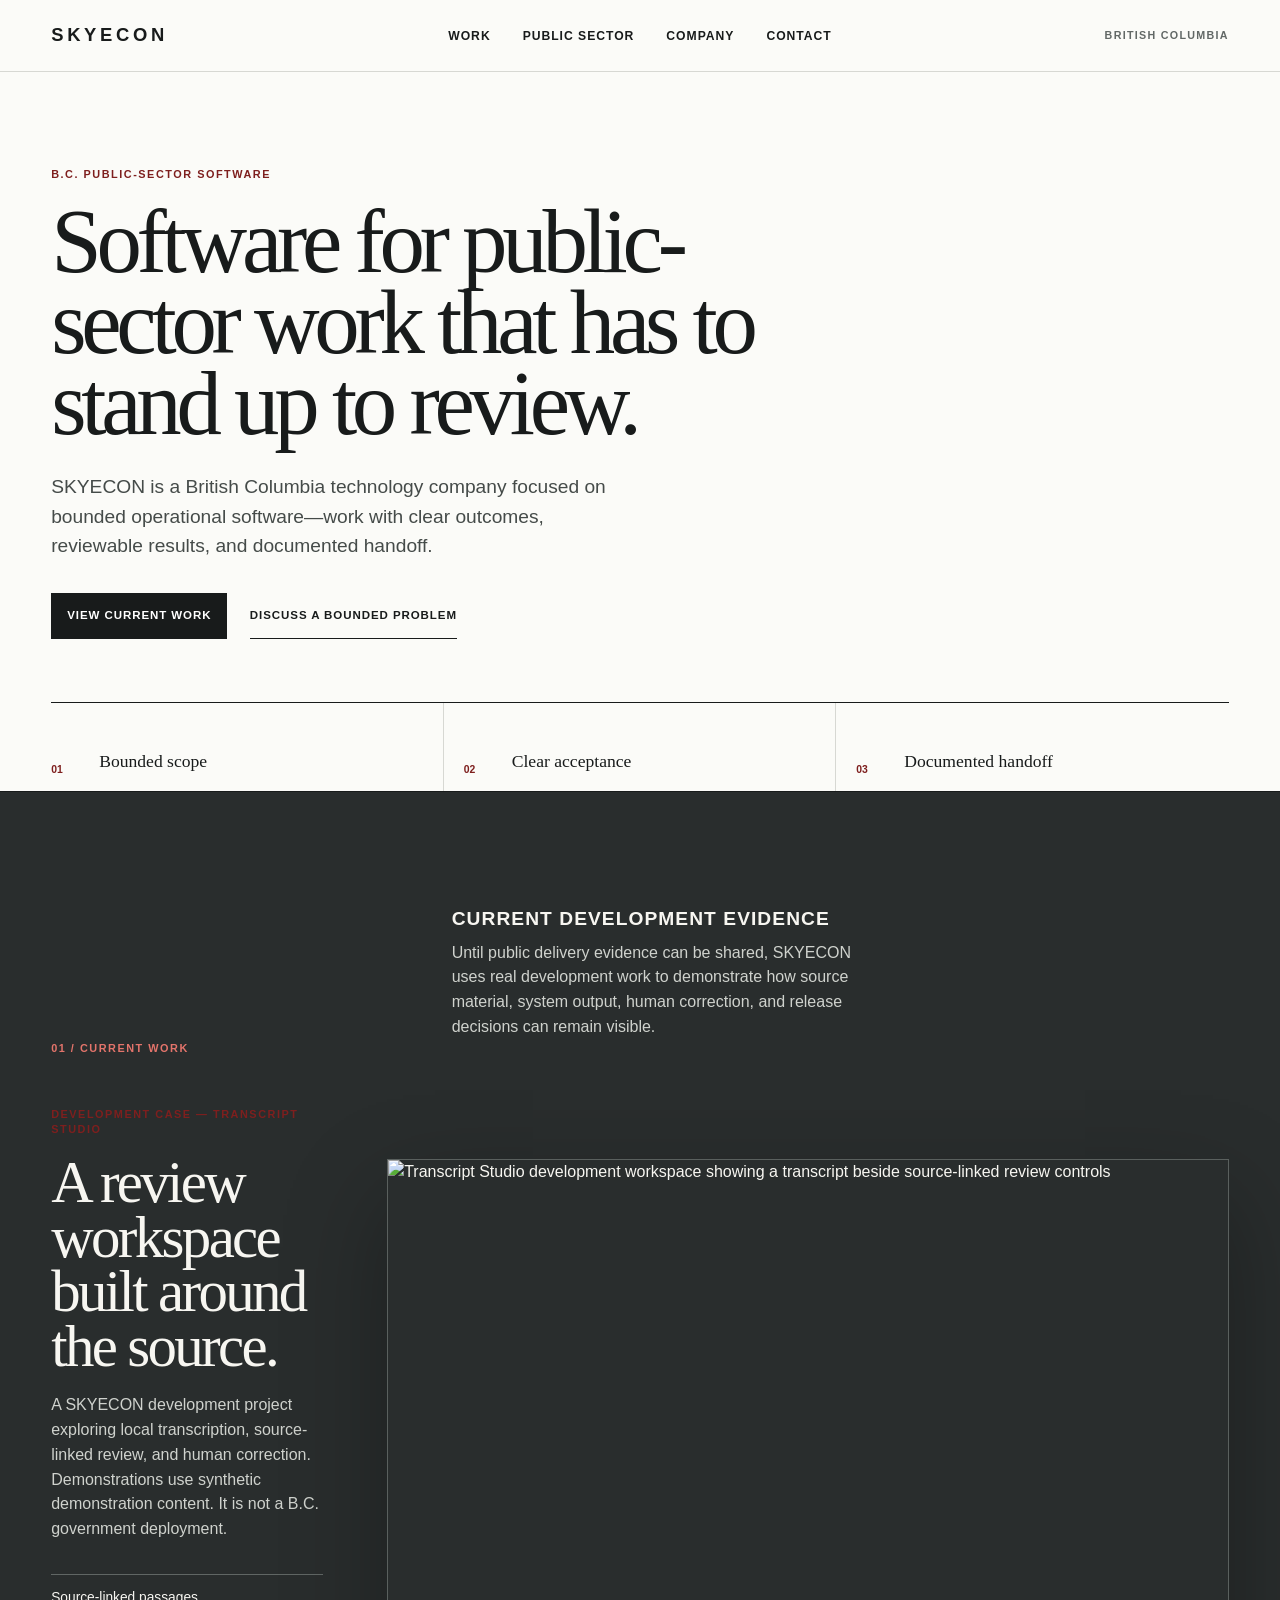
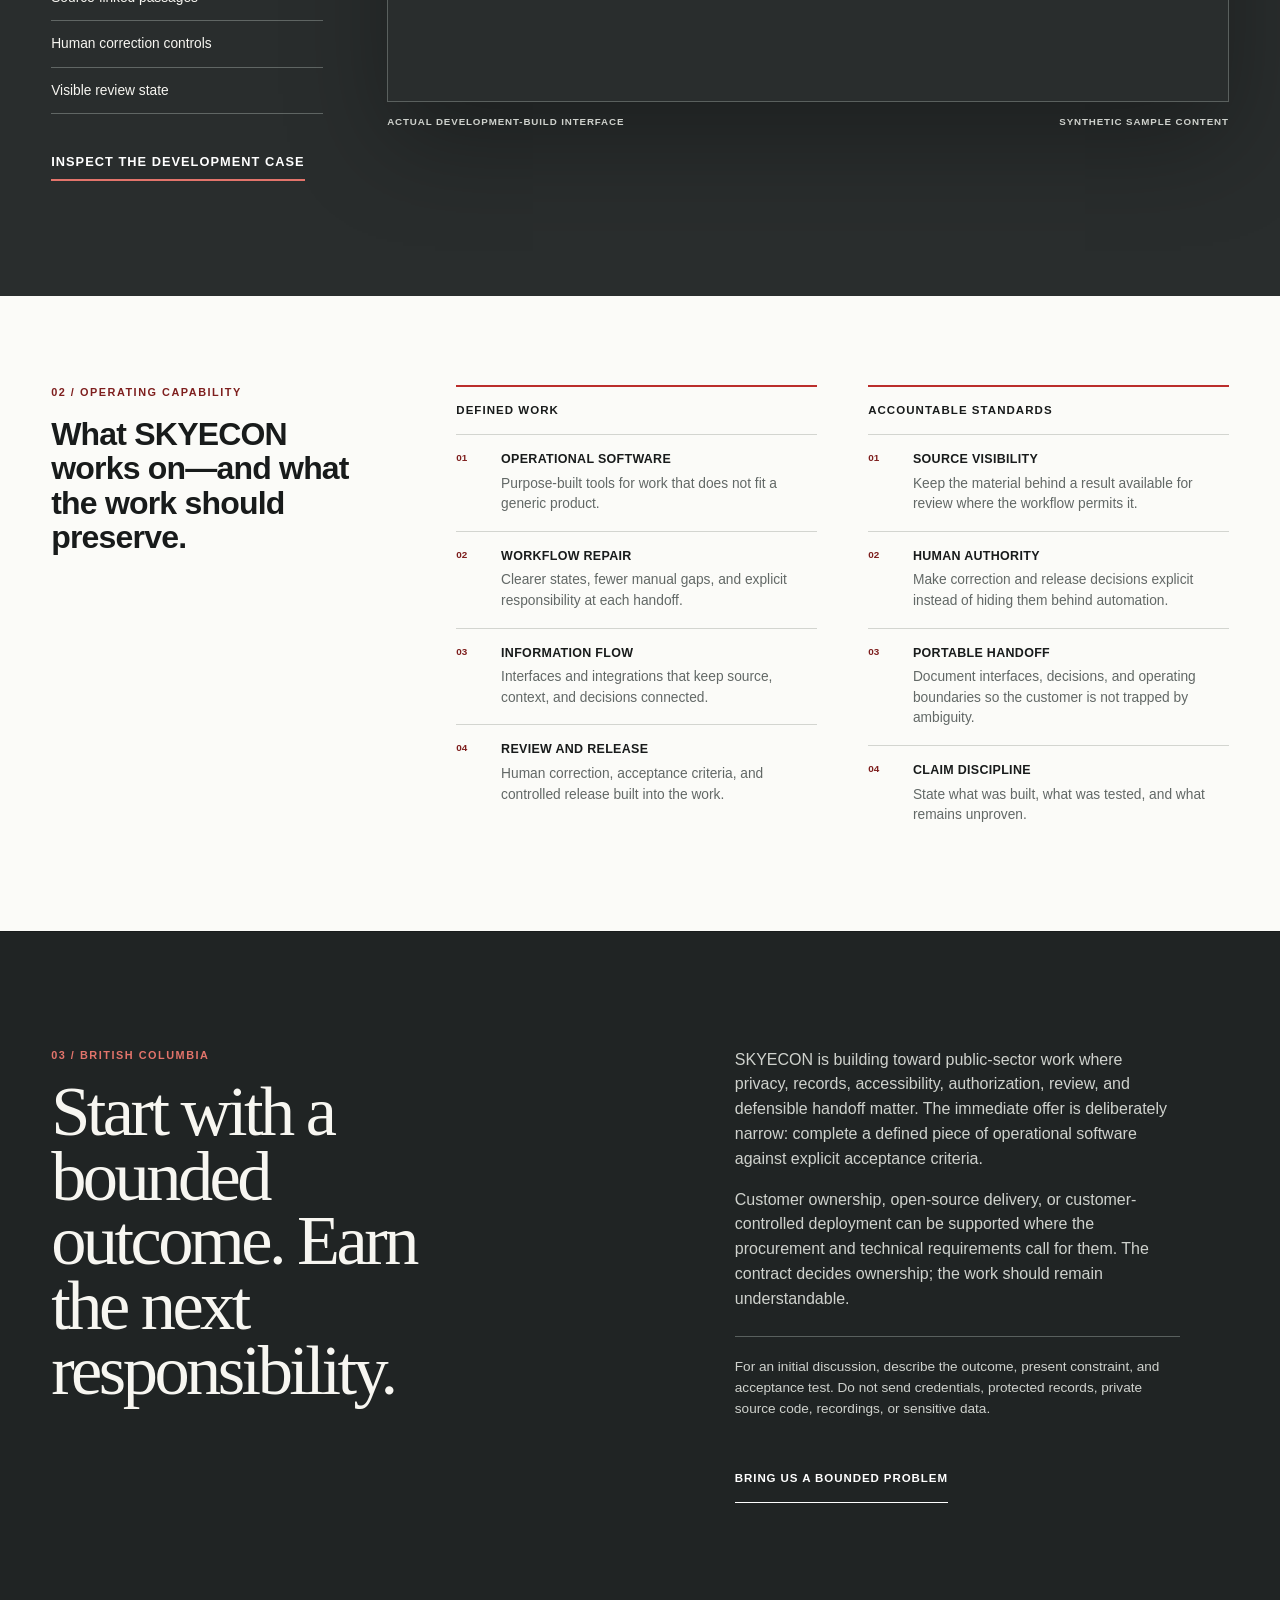
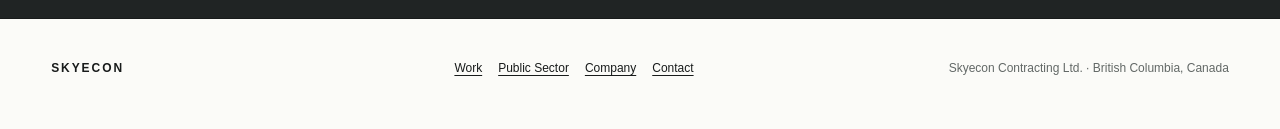
==== index.html @ 2750d379 "Publish accepted technology-only review" ====
<!doctype html>
<html lang="en-CA">
<head>
  <meta charset="utf-8">
  <meta name="viewport" content="width=device-width, initial-scale=1">
  <title>SKYECON | B.C. Public-Sector Software</title>
  <meta name="description" content="SKYECON builds bounded operational software for public-sector work with clear outcomes, reviewable results, and documented handoff.">
  <link rel="canonical" href="https://skyecon.ca/">
  <meta property="og:type" content="website">
  <meta property="og:site_name" content="SKYECON">
  <meta property="og:title" content="SKYECON | B.C. Public-Sector Software">
  <meta property="og:description" content="Software for public-sector work that has to stand up to review.">
  <meta property="og:url" content="https://skyecon.ca/">
  <link rel="icon" href="data:,">
  <link rel="stylesheet" href="redesign.css?v=20261009-technology">
  <script type="application/ld+json">
  {
    "@context": "https://schema.org",
    "@graph": [
      {
        "@type": "Organization",
        "@id": "https://skyecon.ca/#organization",
        "name": "Skyecon Contracting Ltd.",
        "alternateName": "SKYECON",
        "url": "https://skyecon.ca/",
        "areaServed": {"@type": "AdministrativeArea", "name": "British Columbia"},
        "description": "A British Columbia technology company focused on bounded operational software for public-sector work."
      },
      {
        "@type": "WebSite",
        "@id": "https://skyecon.ca/#website",
        "name": "SKYECON",
        "url": "https://skyecon.ca/",
        "publisher": {"@id": "https://skyecon.ca/#organization"}
      }
    ]
  }
  </script>
  <script src="script.js" defer></script>
</head>
<body class="page-tech-home">
  <a class="skip-link" href="#main-content">Skip to main content</a>

  <header class="masthead tech-masthead">
    <a class="wordmark" href="/" aria-label="SKYECON home">SKYECON</a>
    <button class="menu-toggle" type="button" data-mobile-menu-toggle aria-expanded="false" aria-label="Open menu">Menu</button>
    <nav class="primary-nav" aria-label="Primary navigation">
      <a href="#work">Work</a>
      <a href="#public-sector">Public Sector</a>
      <a href="/about/">Company</a>
      <a href="/contact/">Contact</a>
    </nav>
    <span class="tech-location">British Columbia</span>
  </header>

  <main id="main-content">
    <section class="tech-opening" aria-labelledby="opening-title">
      <div class="tech-opening-copy">
        <p class="tech-eyebrow">B.C. public-sector software</p>
        <h1 id="opening-title">Software for public-sector work that has to stand up to review.</h1>
        <p class="tech-opening-deck">SKYECON is a British Columbia technology company focused on bounded operational software—work with clear outcomes, reviewable results, and documented handoff.</p>
        <div class="tech-actions">
          <a class="tech-action-primary" href="#work">View current work</a>
          <a class="tech-action-secondary" href="/contact/">Discuss a bounded problem</a>
        </div>
      </div>
      <dl class="tech-opening-rail" aria-label="Operating focus">
        <div><dt>01</dt><dd>Bounded scope</dd></div>
        <div><dt>02</dt><dd>Clear acceptance</dd></div>
        <div><dt>03</dt><dd>Documented handoff</dd></div>
      </dl>
    </section>

    <section class="tech-work" id="work" aria-labelledby="work-title">
      <header class="tech-section-heading">
        <p class="tech-index">01 / Current work</p>
        <div>
          <h2 id="work-title">Current development evidence</h2>
          <p>Until public delivery evidence can be shared, SKYECON uses real development work to demonstrate how source material, system output, human correction, and release decisions can remain visible.</p>
        </div>
      </header>

      <article class="development-case">
        <div class="development-case-copy">
          <p class="tech-label">Development case — Transcript Studio</p>
          <h3>A review workspace built around the source.</h3>
          <p>A SKYECON development project exploring local transcription, source-linked review, and human correction. Demonstrations use synthetic demonstration content. It is not a B.C. government deployment.</p>
          <ul>
            <li>Source-linked passages</li>
            <li>Human correction controls</li>
            <li>Visible review state</li>
          </ul>
          <a class="text-action" href="/transcript-studio/">Inspect the development case</a>
        </div>
        <figure class="development-case-figure">
          <img src="images/evidence/transcript-studio-development-workspace.webp" width="1600" height="1000" loading="lazy" alt="Transcript Studio development workspace showing a transcript beside source-linked review controls">
          <figcaption><span>Actual development-build interface</span><span>Synthetic sample content</span></figcaption>
        </figure>
      </article>
    </section>

    <section class="tech-operating-model" aria-labelledby="operating-model-title">
      <header>
        <p class="tech-index">02 / Operating capability</p>
        <h2 id="operating-model-title">What SKYECON works on—and what the work should preserve.</h2>
      </header>
      <div class="operating-registers">
        <div class="operating-register">
          <h3>Defined work</h3>
          <article><span>01</span><div><h4>Operational software</h4><p>Purpose-built tools for work that does not fit a generic product.</p></div></article>
          <article><span>02</span><div><h4>Workflow repair</h4><p>Clearer states, fewer manual gaps, and explicit responsibility at each handoff.</p></div></article>
          <article><span>03</span><div><h4>Information flow</h4><p>Interfaces and integrations that keep source, context, and decisions connected.</p></div></article>
          <article><span>04</span><div><h4>Review and release</h4><p>Human correction, acceptance criteria, and controlled release built into the work.</p></div></article>
        </div>
        <div class="operating-register">
          <h3>Accountable standards</h3>
          <article><span>01</span><div><h4>Source visibility</h4><p>Keep the material behind a result available for review where the workflow permits it.</p></div></article>
          <article><span>02</span><div><h4>Human authority</h4><p>Make correction and release decisions explicit instead of hiding them behind automation.</p></div></article>
          <article><span>03</span><div><h4>Portable handoff</h4><p>Document interfaces, decisions, and operating boundaries so the customer is not trapped by ambiguity.</p></div></article>
          <article><span>04</span><div><h4>Claim discipline</h4><p>State what was built, what was tested, and what remains unproven.</p></div></article>
        </div>
      </div>
    </section>

    <section class="tech-public-sector" id="public-sector" aria-labelledby="public-sector-title">
      <div>
        <p class="tech-index">03 / British Columbia</p>
        <h2 id="public-sector-title">Start with a bounded outcome. Earn the next responsibility.</h2>
      </div>
      <div class="public-sector-copy">
        <p>SKYECON is building toward public-sector work where privacy, records, accessibility, authorization, review, and defensible handoff matter. The immediate offer is deliberately narrow: complete a defined piece of operational software against explicit acceptance criteria.</p>
        <p>Customer ownership, open-source delivery, or customer-controlled deployment can be supported where the procurement and technical requirements call for them. The contract decides ownership; the work should remain understandable.</p>
        <p class="public-sector-guidance">For an initial discussion, describe the outcome, present constraint, and acceptance test. Do not send credentials, protected records, private source code, recordings, or sensitive data.</p>
        <a class="tech-action-light" href="/contact/">Bring us a bounded problem</a>
      </div>
    </section>
  </main>

  <footer class="site-footer tech-footer">
    <strong>SKYECON</strong>
    <nav aria-label="Footer navigation">
      <a href="#work">Work</a>
      <a href="#public-sector">Public Sector</a>
      <a href="/about/">Company</a>
      <a href="/contact/">Contact</a>
    </nav>
    <p class="prototype-note">Skyecon Contracting Ltd. · British Columbia, Canada</p>
  </footer>
</body>
</html>
---- redesign.css ----
/* SKYECON — The Standard Beneath the Surface
   Local type only. No remote dependencies. */
:root {
  --paper: #ecebe4;
  --paper-light: #f7f6f1;
  --ink: #181b1b;
  --graphite: #292d2d;
  --steel: #626866;
  --mist: #cfd2cd;
  --rule: #aeb2ad;
  --timber: #8a6546;
  --bc-red: #bb2e2c;
  --bc-red-dark: #7e1f1e;
  --accent-light: #e3746b;
  --warm-light: #f7eee9;
  --display: Baskerville, "Iowan Old Style", "Palatino Linotype", Georgia, serif;
  --humanist: "Trebuchet MS", "Gill Sans", Calibri, sans-serif;
  --condensed: "Arial Narrow", "Aptos Narrow", "Helvetica Neue", Arial, sans-serif;
  --page: min(1440px, 100%);
  --gutter: clamp(1rem, 4vw, 4.5rem);
  --section: clamp(4.5rem, 10vw, 10rem);
}

* { box-sizing: border-box; }
html { background: var(--paper); color-scheme: light; }
body { margin: 0; background: var(--paper); color: var(--ink); font-family: var(--humanist); line-height: 1.55; }
img { display: block; max-width: 100%; }
a { color: inherit; text-decoration-thickness: 1px; text-underline-offset: .22em; }
p, h1, h2, h3, figure, ol, ul, dl, dd { margin-top: 0; }
button, input, select, textarea { font: inherit; }

.skip-link { position: fixed; top: .75rem; left: .75rem; z-index: 100; padding: .8rem 1rem; background: var(--paper-light); border: 2px solid var(--bc-red); color: var(--ink); transform: translateY(-180%); }
.skip-link:focus { transform: translateY(0); }
:focus-visible { outline: 3px solid var(--bc-red); outline-offset: 4px; }

.masthead { width: var(--page); min-height: 76px; margin-inline: auto; padding: 0 var(--gutter); display: grid; grid-template-columns: minmax(9rem, 1fr) auto minmax(12rem, 1fr); align-items: center; border-bottom: 1px solid var(--ink); background: var(--paper-light); }
.wordmark { width: max-content; min-height: 44px; display: inline-flex; align-items: center; font-family: var(--condensed); font-size: 1.15rem; font-weight: 900; letter-spacing: .2em; text-decoration: none; }
.menu-toggle { display: none; min-height: 44px; padding: .6rem .2rem; border: 0; border-bottom: 2px solid var(--bc-red); background: transparent; color: var(--ink); font-family: var(--condensed); font-size: .72rem; font-weight: 800; letter-spacing: .12em; text-transform: uppercase; cursor: pointer; }
.primary-nav { display: flex; justify-content: center; gap: clamp(1rem, 3vw, 2.6rem); }
.primary-nav a { min-height: 46px; padding: 1.6rem 0 1.3rem; border-bottom: 3px solid transparent; font-family: var(--condensed); font-size: .76rem; font-weight: 700; letter-spacing: .08em; text-decoration: none; text-transform: uppercase; }
.primary-nav a span { margin-inline: .18em; }
.primary-nav a:hover, .primary-nav a[aria-current="page"] { border-bottom-color: var(--bc-red); }
.quote-link, .inquiry-link { justify-self: end; min-height: 44px; display: inline-flex; align-items: center; padding: .7rem 1rem; background: var(--ink); color: var(--paper-light); font-family: var(--condensed); font-size: .76rem; font-weight: 800; letter-spacing: .06em; text-decoration: none; text-transform: uppercase; }
.inquiry-link { background: var(--bc-red-dark); }

.gateway { position: relative; width: var(--page); min-height: min(900px, calc(100svh - 76px)); margin-inline: auto; overflow: hidden; border-bottom: 1px solid var(--ink); background: #aeb5b4; isolation: isolate; }
.gateway-art { position: absolute; inset: 0; margin: 0; }
.gateway-art picture, .gateway-art img { width: 100%; height: 100%; }
.gateway-art img { object-fit: cover; object-position: center; }
.gateway-art::after { content: ""; position: absolute; inset: 0; background: linear-gradient(90deg, rgba(236,235,228,.97) 0 27%, rgba(236,235,228,.68) 40%, transparent 64%), linear-gradient(0deg, rgba(24,27,27,.74) 0 28%, transparent 56%); pointer-events: none; }
.gateway-art figcaption { position: absolute; right: var(--gutter); top: 1.25rem; z-index: 1; padding: .35rem .5rem; background: rgba(247,246,241,.92); color: var(--graphite); font-family: var(--condensed); font-size: .65rem; letter-spacing: .08em; text-transform: uppercase; }
.gateway-copy { position: relative; z-index: 2; width: min(47rem, 58%); padding: clamp(4rem, 8vw, 8rem) var(--gutter) 23rem; }
.locator, .kicker { color: var(--bc-red-dark); font-family: var(--condensed); font-size: .72rem; font-weight: 800; letter-spacing: .16em; text-transform: uppercase; }
.gateway-copy h1 { max-width: 8ch; margin-bottom: .5rem; font-family: var(--display); font-size: clamp(4.2rem, 10vw, 9rem); font-weight: 400; letter-spacing: -.06em; line-height: .82; }
.gateway-deck { max-width: 25ch; margin-bottom: 1.5rem; font-family: var(--display); font-size: clamp(1.35rem, 2vw, 2rem); line-height: 1.15; }
.text-action { display: inline-block; padding: .4rem 0; border-bottom: 2px solid var(--bc-red); font-family: var(--condensed); font-size: .8rem; font-weight: 800; letter-spacing: .08em; text-decoration: none; text-transform: uppercase; }

.division-datum { position: absolute; left: 0; right: 0; bottom: 0; z-index: 3; display: grid; grid-template-columns: 1.18fr .82fr; border-top: 2px solid var(--bc-red); background: var(--graphite); color: var(--paper-light); }
.division-datum::before { content: "+"; position: absolute; left: calc(59% - .75rem); top: -.86rem; width: 1.4rem; height: 1.4rem; display: grid; place-items: center; border: 1px solid var(--bc-red); border-radius: 50%; background: var(--bc-red); color: white; font: 700 1rem/1 var(--condensed); }
.division-route { min-height: 270px; padding: 2rem var(--gutter); display: grid; grid-template-columns: 1fr auto; grid-template-rows: auto 1fr auto; column-gap: 1rem; border-right: 1px solid #707675; text-decoration: none; transition: background-color .18s ease, color .18s ease; }
.division-route:last-child { border-right: 0; }
.division-route:hover, .division-route:focus-visible { background: var(--paper-light); color: var(--ink); }
.route-index { grid-column: 1 / -1; font-family: var(--condensed); font-size: .67rem; font-weight: 700; letter-spacing: .14em; text-transform: uppercase; }
.division-route strong { align-self: center; font-family: var(--display); font-size: clamp(1.7rem, 3vw, 3.35rem); font-weight: 400; line-height: .98; }
.route-copy { max-width: 23ch; align-self: end; color: #c9cdca; font-size: .82rem; }
.division-route:hover .route-copy, .division-route:focus-visible .route-copy { color: var(--steel); }
.route-arrow { grid-column: 2; grid-row: 3; align-self: end; font-family: var(--condensed); font-size: .7rem; font-weight: 800; letter-spacing: .08em; text-transform: uppercase; }

/* Corporate root: the company statement is the visual. Real work appears inside each division. */
.corporate-gateway { display: grid; grid-template-columns: minmax(0, 1.45fr) minmax(25rem, 1fr); min-height: calc(100svh - 76px); background: var(--paper-light); }
.corporate-gateway .gateway-copy { grid-column: 1 / 2; width: 100%; min-width: 0; max-width: none; justify-self: stretch; display: flex; flex-direction: column; justify-content: center; padding: clamp(4.5rem, 9vw, 9rem) var(--gutter); }
.corporate-gateway .gateway-copy::after { display: none; }
.corporate-gateway .gateway-copy h1 { max-width: 690px; font-size: clamp(4.75rem, 7.1vw, 6.75rem); line-height: .88; letter-spacing: -.035em; }
.corporate-gateway .gateway-deck { max-width: 36ch; margin: 1.5rem 0 0; font-family: var(--humanist); font-size: 1.1875rem; line-height: 1.55; }
.corporate-gateway .division-datum { grid-column: 2 / 3; position: static; display: grid; grid-template-columns: 1fr; border-top: 0; border-left: 2px solid var(--bc-red); background: var(--paper); color: var(--ink); }
.corporate-gateway .division-datum::before { display: none; }
.corporate-gateway .division-route { min-height: 0; padding: clamp(2rem, 4vw, 4rem); grid-template-rows: auto 1fr auto; border-right: 0; border-bottom: 1px solid var(--ink); }
.corporate-gateway .division-route:last-child { border-bottom: 0; }
.corporate-gateway .division-route:hover, .corporate-gateway .division-route:focus-visible { background: var(--graphite); color: var(--paper-light); }
.corporate-gateway .division-route strong { font-size: clamp(2.1rem, 3.5vw, 3.8rem); }
.corporate-gateway .route-copy { color: var(--steel); }
.corporate-gateway .division-route:hover .route-copy, .corporate-gateway .division-route:focus-visible .route-copy { color: var(--mist); }

.standard-section, .founder-continuity, .flooring-continuity, .software-evidence, .closing-line, .service-index, .project-proof, .route-directory, .qualification-section, .boundaries-section { width: var(--page); margin-inline: auto; padding: var(--section) var(--gutter); }
.standard-section { display: grid; grid-template-columns: minmax(0, .8fr) minmax(0, 1.2fr); gap: clamp(3rem, 6.7vw, 6rem); padding-block: clamp(6rem, 7.7vw, 6.875rem); border-bottom: 1px solid var(--rule); }
.section-marker { padding-top: .4rem; font-family: var(--condensed); color: var(--steel); writing-mode: vertical-rl; letter-spacing: .2em; }
.standard-intro h2, .continuity-copy h2, .software-heading h2, .closing-line h2, .service-index h2, .inspection-band h2, .project-proof h2, .route-directory h2, .capability-ledger h2, .qualification-section h2, .boundaries-section h2 { font-family: var(--display); font-size: clamp(2.4rem, 5vw, 5.25rem); font-weight: 400; letter-spacing: -.045em; line-height: .96; }
.standard-intro h2 { max-width: 10ch; font-size: clamp(3rem, 4vw, 4rem); }
.method-line { margin: 0; padding: 0; list-style: none; border-top: 1px solid var(--ink); }
.method-line li { min-height: 70px; display: grid; grid-template-columns: 7rem 1fr; align-items: center; border-bottom: 1px solid var(--rule); }
.method-line b { font-family: var(--condensed); font-size: .75rem; letter-spacing: .1em; text-transform: uppercase; }
.method-line span { color: var(--steel); }

.root-evidence { width: var(--page); margin-inline: auto; padding: clamp(5rem, 6vw, 6rem) var(--gutter); border-bottom: 1px solid var(--ink); background: var(--graphite); color: var(--paper-light); }
.root-evidence > header { display: grid; grid-template-columns: .8fr 1.2fr; gap: clamp(3rem, 6.7vw, 6rem); align-items: end; margin-bottom: 2rem; }
.root-evidence .kicker { color: var(--accent-light); }
.root-evidence h2 { max-width: 10ch; margin: 0; font-family: var(--display); font-size: clamp(3.2rem, 5vw, 5rem); font-weight: 400; letter-spacing: -.045em; line-height: .94; }
.evidence-pair { display: grid; grid-template-columns: 1fr 1fr; border-top: 1px solid #656b69; }
.evidence-card { min-width: 0; padding: 1.5rem 1.5rem 0 0; display: grid; grid-template-columns: 1fr auto; gap: .8rem 1.5rem; color: var(--paper-light); text-decoration: none; }
.evidence-card + .evidence-card { padding-right: 0; padding-left: 1.5rem; border-left: 1px solid #656b69; }
.evidence-card .evidence-division { grid-column: 1 / -1; font-family: var(--condensed); font-size: .72rem; font-weight: 800; letter-spacing: .12em; text-transform: uppercase; }
.evidence-card img { grid-column: 1 / -1; width: 100%; height: clamp(240px, 24vw, 360px); object-fit: cover; object-position: center; border: 1px solid #565c5b; background: var(--paper-light); filter: saturate(.84); }
.evidence-card strong { margin-top: .4rem; font-family: var(--display); font-size: clamp(1.7rem, 2.8vw, 2.8rem); font-weight: 400; line-height: 1; }
.evidence-card p { grid-column: 1; max-width: 44ch; margin: 0 0 1.5rem; color: var(--mist); font-size: .9rem; }
.evidence-action { grid-column: 2; grid-row: 4 / 6; align-self: end; margin-bottom: 1.5rem; font-family: var(--condensed); font-size: .7rem; font-weight: 800; letter-spacing: .06em; text-transform: uppercase; }
.evidence-card:hover .evidence-action, .evidence-card:focus-visible .evidence-action { color: var(--accent-light); }

/* Root signature experience: the method becomes a controlled state
   sequence, then real evidence is allowed to break the global grid. */
.method-experience {
  --method-progress: 0;
  width: var(--page);
  margin-inline: auto;
  border-bottom: 1px solid var(--ink);
  background: var(--paper);
}
.method-pin {
  min-height: 760px;
  padding: clamp(5rem, 8vw, 8rem) var(--gutter);
  display: grid;
  grid-template-columns: minmax(18rem, .72fr) minmax(32rem, 1.28fr);
  gap: clamp(3rem, 8vw, 9rem);
  align-items: center;
}
.has-js .method-experience { height: 360svh; }
.has-js .method-pin { position: sticky; top: 0; min-height: 100svh; }
.method-intro { align-self: stretch; display: flex; flex-direction: column; justify-content: center; }
.method-intro h2 {
  max-width: 7ch;
  margin: .8rem 0 1.5rem;
  font-family: var(--display);
  font-size: clamp(4.5rem, 7vw, 7.5rem);
  font-weight: 400;
  letter-spacing: -.06em;
  line-height: .84;
}
.method-thesis { max-width: 24ch; font-family: var(--display); font-size: clamp(1.25rem, 2vw, 1.7rem); line-height: 1.25; }
.method-status {
  margin: auto 0 0;
  padding-top: 1rem;
  border-top: 2px solid var(--bc-red);
  color: var(--steel);
  font-family: var(--condensed);
  font-size: .7rem;
  letter-spacing: .12em;
  text-transform: uppercase;
}
.method-status strong { color: var(--ink); }
.method-system { position: relative; margin: 0; padding: 0 0 0 3rem; list-style: none; }
.method-system::before,
.method-system::after { content: ""; position: absolute; left: .55rem; top: 2rem; bottom: 2rem; width: 1px; background: var(--rule); }
.method-system::after {
  background: var(--bc-red);
  transform: scaleY(var(--method-progress));
  transform-origin: top;
  transition: transform .35s ease;
}
.method-system li {
  position: relative;
  min-height: clamp(5.5rem, 9.5vh, 7.25rem);
  display: grid;
  grid-template-columns: 4.5rem minmax(9rem, .7fr) 1fr;
  grid-template-rows: 1fr auto;
  gap: .25rem 1rem;
  align-items: center;
  border-top: 1px solid var(--rule);
  color: var(--steel);
  transition: color .3s ease, border-color .3s ease, transform .3s ease;
}
.method-system li:last-child { border-bottom: 1px solid var(--rule); }
.method-system li::before {
  content: "";
  position: absolute;
  left: -2.85rem;
  top: calc(50% - .38rem);
  z-index: 1;
  width: .75rem;
  height: .75rem;
  border: 1px solid var(--rule);
  border-radius: 50%;
  background: var(--paper);
  transition: background-color .3s ease, border-color .3s ease, transform .3s ease;
}
.method-system .method-number { font-family: var(--condensed); font-size: .7rem; letter-spacing: .1em; }
.method-system b { font-family: var(--display); font-size: clamp(1.55rem, 2.4vw, 2.6rem); font-weight: 400; line-height: 1; }
.method-system li > span:not(.method-number) { max-width: 31ch; font-size: .95rem; }
.method-system small { grid-column: 2 / -1; align-self: start; padding-bottom: .65rem; color: var(--bc-red-dark); font-family: var(--condensed); font-size: .7rem; font-weight: 800; letter-spacing: .1em; text-transform: uppercase; opacity: 0; }
.method-system li.is-active { color: var(--ink); border-top-color: var(--ink); transform: translateX(.55rem); }
.method-system li.is-active::before { border-color: var(--bc-red); background: var(--bc-red); transform: scale(1.4); }
.method-system li.is-active .method-number { color: var(--bc-red-dark); }
.method-system li.is-active small { opacity: 1; }

.root-evidence.evidence-experience { padding: 0; border-bottom: 0; background: var(--graphite); overflow: hidden; }
.evidence-experience .evidence-intro {
  min-height: 54svh;
  margin: 0;
  padding: clamp(5rem, 8vw, 8rem) var(--gutter);
  display: grid;
  grid-template-columns: .65fr 1fr .55fr;
  gap: clamp(2rem, 5vw, 5rem);
  align-items: end;
  border-bottom: 1px solid #656b69;
}
.evidence-experience .evidence-intro h2 { max-width: 8ch; font-size: clamp(4rem, 7.5vw, 8rem); }
.evidence-experience .evidence-intro > p:last-child { max-width: 26ch; margin: 0; color: var(--mist); }
.evidence-stage { position: relative; min-height: max(780px, 100svh); border-bottom: 1px solid #656b69; overflow: hidden; }
.stage-copy h3 {
  margin: 0;
  font-family: var(--display);
  font-size: clamp(3.2rem, 7vw, 7.5rem);
  font-weight: 400;
  letter-spacing: -.055em;
  line-height: .86;
}
.stage-copy > p:not(.stage-index):not(.flooring-inspection-note) { max-width: 45ch; color: var(--mist); }
.stage-index { color: var(--accent-light); font-family: var(--condensed); font-size: .67rem; font-weight: 800; letter-spacing: .13em; text-transform: uppercase; }
.stage-actions { display: flex; flex-wrap: wrap; gap: .75rem 1.5rem; align-items: center; }
.stage-actions button,
.stage-actions a {
  min-height: 46px;
  display: inline-flex;
  align-items: center;
  padding: .75rem 1rem;
  border: 1px solid var(--paper-light);
  border-radius: 0;
  background: transparent;
  color: var(--paper-light);
  font-family: var(--condensed);
  font-size: .68rem;
  font-weight: 800;
  letter-spacing: .08em;
  text-decoration: none;
  text-transform: uppercase;
  cursor: pointer;
}
.stage-actions button { display: none; background: transparent; color: var(--paper-light); }
.has-js .stage-actions button { display: inline-flex; }
.stage-actions button:hover,
.stage-actions button[aria-expanded="true"] { border-color: var(--accent-light); background: var(--accent-light); color: var(--ink); }
.stage-actions a { border-color: transparent; border-bottom-color: #737977; padding-inline: 0; }

.software-stage { padding: clamp(4rem, 7vw, 7rem) 0 clamp(4rem, 7vw, 7rem) var(--gutter); display: grid; grid-template-columns: minmax(17rem, .48fr) minmax(0, 1.52fr); gap: clamp(2rem, 5vw, 5rem); align-items: center; }
.software-stage .stage-copy { position: relative; z-index: 2; margin-left: clamp(1rem, 2vw, 2rem); display: grid; gap: 1.4rem; }
.software-workspace { position: relative; margin: 0; min-width: 0; }
.workspace-surface { position: relative; }
.workspace-surface > img {
  width: 108%;
  max-width: none;
  height: auto;
  border: 1px solid #626866;
  box-shadow: 0 3rem 7rem rgba(0,0,0,.28);
  transform-origin: 78% 42%;
  transition: transform .7s cubic-bezier(.2,.7,.2,1), filter .4s ease;
}
.software-workspace figcaption { margin-top: .8rem; color: var(--mist); font-family: var(--condensed); font-size: .62rem; letter-spacing: .09em; text-transform: uppercase; }
.inspection-marker {
  position: absolute;
  z-index: 3;
  width: 2rem;
  height: 2rem;
  display: grid;
  place-items: center;
  border: 1px solid var(--accent-light);
  border-radius: 50%;
  background: var(--graphite);
  color: var(--accent-light);
  font: 800 .62rem/1 var(--condensed);
  opacity: 0;
  transform: scale(.7);
  transition: opacity .3s ease, transform .3s ease;
}
.inspection-marker::after { content: ""; position: absolute; left: 100%; top: 50%; width: clamp(2rem, 5vw, 5rem); height: 1px; background: var(--accent-light); opacity: .8; }
.marker-source { left: 47%; top: 52%; }
.marker-review { left: 57%; top: 25%; }
.marker-correct { left: 63%; top: 59%; }
.inspection-notes {
  position: absolute;
  inset: 0 2rem auto auto;
  width: min(26rem, 44%);
  margin: 0;
  padding: 0;
  list-style: none;
  border-top: 2px solid var(--accent-light);
  background: rgba(24,27,27,.96);
  opacity: 0;
  transform: translateY(1rem);
  transition: opacity .35s ease, transform .35s ease;
}
.inspection-notes li { display: grid; grid-template-columns: 2.5rem 1fr; gap: .5rem; padding: 1rem; border-bottom: 1px solid #565c5b; }
.inspection-notes b { color: var(--accent-light); font: 700 .68rem/1.5 var(--condensed); }
.inspection-notes span { font-size: .86rem; }
.software-stage.is-inspecting .workspace-surface > img { transform: scale(1.16); filter: saturate(.65) brightness(.68); }
.software-stage.is-inspecting .inspection-marker { opacity: 1; transform: scale(1); }
.software-stage.is-inspecting .inspection-notes { opacity: 1; transform: translateY(0); }

.flooring-stage { display: grid; grid-template-columns: minmax(0, 1.42fr) minmax(23rem, .58fr); background: #151818; }
.flooring-visual { position: relative; min-height: max(780px, 100svh); overflow: hidden; }
.flooring-visual img { position: absolute; inset: 0; width: 100%; height: 100%; max-width: none; object-fit: cover; transition: opacity .7s ease, transform 1s cubic-bezier(.2,.7,.2,1); }
.flooring-overall { object-position: 51% center; filter: saturate(.8) contrast(1.03); }
.flooring-detail { object-position: center 52%; opacity: 0; transform: scale(1.48); }
.flooring-stage.is-inspecting .flooring-overall { opacity: 0; transform: scale(1.06); }
.flooring-stage.is-inspecting .flooring-detail { opacity: 1; transform: scale(1.28); }
.flooring-copy { position: relative; z-index: 2; padding: clamp(3rem, 5vw, 5rem) var(--gutter) clamp(3rem, 5vw, 5rem) clamp(2rem, 4vw, 4rem); display: flex; flex-direction: column; justify-content: flex-end; background: var(--paper-light); color: var(--ink); }
.flooring-copy .stage-index { color: var(--bc-red-dark); }
.flooring-copy h3 { font-size: clamp(3.2rem, 5vw, 5.7rem); }
.flooring-copy > p:not(.stage-index):not(.flooring-inspection-note) { color: var(--steel); }
.flooring-copy .stage-actions button { border-color: var(--ink); background: transparent; color: var(--ink); }
.flooring-copy .stage-actions button:hover,
.flooring-copy .stage-actions button[aria-expanded="true"] { border-color: var(--bc-red); background: var(--bc-red); color: white; }
.flooring-copy .stage-actions a { color: var(--ink); border-bottom-color: var(--rule); }
.flooring-inspection-note { margin: auto 0 0; padding-top: 1rem; border-top: 1px solid var(--rule); color: var(--steel); font-family: var(--condensed); font-size: .65rem; letter-spacing: .08em; text-transform: uppercase; opacity: 1; }
.flooring-stage.is-inspecting .flooring-inspection-note { color: var(--bc-red-dark); opacity: 1; }

.founder-continuity { display: grid; grid-template-columns: .9fr 1.1fr; gap: clamp(2rem, 7vw, 8rem); border-bottom: 1px solid var(--rule); background: var(--paper-light); }
.continuity-heading h2 { font-family: var(--display); font-size: clamp(2.7rem, 5vw, 5.4rem); font-weight: 400; letter-spacing: -.05em; line-height: .94; }
.continuity-summary { max-width: 48ch; align-self: end; font-family: var(--display); font-size: clamp(1.2rem, 2vw, 1.6rem); line-height: 1.3; }
.continuity-line { grid-column: 1 / -1; display: grid; grid-template-columns: repeat(5, 1fr); margin: 1rem 0 0; padding: 0; list-style: none; border-top: 2px solid var(--bc-red); }
.continuity-line li { min-height: 150px; padding: 1rem 1rem 0 0; display: flex; flex-direction: column; border-right: 1px solid var(--rule); }
.continuity-line li:last-child { border-right: 0; }
.continuity-line span { color: var(--bc-red-dark); font-family: var(--condensed); font-size: .7rem; }
.continuity-line b { margin-top: auto; font-family: var(--display); font-size: 1.25rem; font-weight: 400; }
.continuity-line small { min-height: 3.2em; color: var(--steel); }

.flooring-continuity { display: grid; grid-template-columns: minmax(0, 1.05fr) minmax(19rem, .95fr); gap: clamp(2rem, 6vw, 7rem); background: var(--paper-light); }
.corporate-proof-band { padding: clamp(2.8rem, 5vw, 4.5rem) var(--gutter); border-block: 1px solid var(--ink); background: var(--soft); }
.corporate-proof-band > .kicker { margin-bottom: 1.5rem; }
.corporate-facts { display: grid; grid-template-columns: repeat(4, 1fr); }
.corporate-facts article { min-height: 8rem; padding: 1.25rem 1.5rem 1.25rem 0; border-right: 1px solid var(--rule); }
.corporate-facts article + article { padding-left: 1.5rem; }
.corporate-facts article:last-child { border-right: 0; }
.corporate-facts strong { display: block; margin-bottom: .6rem; font-family: var(--condensed); font-size: .76rem; letter-spacing: .08em; text-transform: uppercase; }
.corporate-facts span { display: block; max-width: 22ch; color: var(--steel); font-size: .92rem; line-height: 1.55; }
.continuity-copy p:not(.kicker) { max-width: 62ch; }
.inline-actions { display: flex; flex-wrap: wrap; gap: .8rem 1.2rem; align-items: center; margin-top: 2rem; }
.solid-action, .line-action { min-height: 46px; display: inline-flex; align-items: center; justify-content: center; padding: .75rem 1rem; font-family: var(--condensed); font-size: .74rem; font-weight: 800; letter-spacing: .07em; text-decoration: none; text-transform: uppercase; }
.solid-action { background: var(--bc-red-dark); color: white; }
.solid-action.inverse { background: var(--paper-light); color: var(--ink); }
.line-action { padding-inline: 0; border-bottom: 1px solid currentColor; }
.line-action.light { color: var(--paper-light); }
.proof-figure { align-self: start; margin: 5rem 0 0; border-top: 7px solid var(--ink); }
.proof-figure img { width: 100%; aspect-ratio: 4/3; object-fit: cover; filter: saturate(.75); }
.proof-figure figcaption, .division-hero-proof figcaption, .proof-sequence figcaption { padding: .8rem 0; display: flex; justify-content: space-between; gap: 1rem; border-bottom: 1px solid var(--rule); font-family: var(--condensed); font-size: .68rem; letter-spacing: .06em; text-transform: uppercase; }
.local-routes { grid-column: 1 / -1; display: flex; flex-wrap: wrap; gap: .5rem 1.2rem; padding-top: 1.5rem; border-top: 1px solid var(--ink); }
.local-routes span { margin-right: auto; color: var(--steel); font-family: var(--condensed); font-size: .7rem; letter-spacing: .1em; text-transform: uppercase; }
.local-routes a { font-size: .83rem; }

.software-evidence { display: grid; grid-template-columns: .75fr 1.25fr; gap: clamp(2rem, 8vw, 9rem); background: var(--graphite); color: var(--paper-light); }
.software-heading p:not(.kicker) { max-width: 34ch; color: var(--mist); font-family: var(--display); font-size: 1.3rem; }
.software-heading .kicker { color: var(--accent-light); }
.release-record { border-top: 1px solid var(--paper-light); }
.record-rail { padding: .8rem 0; display: flex; justify-content: space-between; gap: 1rem; border-bottom: 1px solid #555b5a; color: var(--mist); font-family: var(--condensed); font-size: .66rem; letter-spacing: .1em; text-transform: uppercase; }
.release-record h3 { margin: 3rem 0 1rem; font-family: var(--display); font-size: clamp(3rem, 7vw, 7rem); font-weight: 400; letter-spacing: -.05em; line-height: .85; }
.release-record > p { max-width: 42ch; color: var(--mist); }
.release-record dl { margin: 3rem 0; border-top: 1px solid #555b5a; }
.release-record dl div { display: grid; grid-template-columns: 9rem 1fr; padding: .9rem 0; border-bottom: 1px solid #555b5a; }
.release-record dt { color: var(--accent-light); font-family: var(--condensed); font-size: .7rem; font-weight: 800; letter-spacing: .08em; text-transform: uppercase; }
.release-record dd { color: var(--mist); }
.release-record > a { font-weight: 700; }

.closing-line { min-height: 0; padding-block: 5rem; display: grid; grid-template-columns: .92fr 1.08fr; align-content: center; column-gap: clamp(3rem, 7vw, 7rem); row-gap: 1.5rem; background: var(--paper); }
.closing-line .locator { grid-column: 1 / -1; }
.closing-line h2 { max-width: 8ch; font-size: clamp(3.5rem, 4.45vw, 4rem); line-height: .94; }
.closing-actions { align-self: end; border-top: 1px solid var(--ink); }
.closing-actions a { min-height: 58px; display: flex; justify-content: space-between; align-items: center; padding: 1rem 0; border-bottom: 1px solid var(--rule); font-size: 1.08rem; text-decoration: none; }
.closing-actions a:last-child { min-height: 48px; color: var(--steel); font-size: .9rem; }
.closing-actions a::after { content: "↗"; }

.site-footer { width: var(--page); margin-inline: auto; padding: 2.5rem var(--gutter); display: grid; grid-template-columns: 1fr 1fr 1fr; gap: 2rem; border-top: 1px solid var(--ink); background: var(--paper-light); font-size: .75rem; }
.site-footer strong { letter-spacing: .16em; }
.site-footer nav { display: flex; flex-wrap: wrap; align-content: start; gap: .5rem 1rem; }
.prototype-note { text-align: right; color: var(--steel); }

/* Division chassis */
.breadcrumb { width: var(--page); margin-inline: auto; padding: 1rem var(--gutter); display: flex; gap: .65rem; border-bottom: 1px solid var(--rule); color: var(--steel); font-family: var(--condensed); font-size: .69rem; letter-spacing: .08em; text-transform: uppercase; }
.division-hero { width: var(--page); min-height: 690px; margin-inline: auto; padding: clamp(4rem, 8vw, 8rem) var(--gutter) 3rem; display: grid; grid-template-columns: minmax(0, 1.05fr) minmax(22rem, .95fr); gap: clamp(2rem, 5vw, 6rem); border-bottom: 1px solid var(--ink); }
.division-title h1 { max-width: 15ch; margin-bottom: 1.5rem; font-family: var(--display); font-size: clamp(3.5rem, 7vw, 7rem); font-weight: 400; letter-spacing: -.055em; line-height: .9; }
.division-deck { max-width: 54ch; font-family: var(--display); font-size: clamp(1.2rem, 2vw, 1.65rem); line-height: 1.3; }
.division-hero-proof { align-self: end; margin: 0; }
.division-hero-proof img { width: 100%; aspect-ratio: 4/3; object-fit: cover; filter: saturate(.75); }
.flooring-hero { grid-template-columns: minmax(0, .8fr) minmax(24rem, 1.2fr); }
.hero-scope { grid-column: 1 / -1; display: grid; grid-template-columns: auto 1fr auto 1fr; gap: .7rem 1.2rem; padding-top: 1.2rem; border-top: 2px solid var(--bc-red); font-size: .8rem; }
.hero-scope span { color: var(--steel); font-family: var(--condensed); text-transform: uppercase; }

.service-index { display: grid; grid-template-columns: 5rem .8fr 1.4fr; gap: clamp(1.5rem, 4vw, 5rem); }
.section-number { font-family: var(--display); font-size: 3rem; color: var(--bc-red-dark); }
.service-index header p:last-child { color: var(--steel); }
.service-ledger { border-top: 1px solid var(--ink); }
.service-ledger article { display: grid; grid-template-columns: 3rem minmax(11rem, .7fr) 1fr; gap: 1rem; padding: 1.4rem 0; border-bottom: 1px solid var(--rule); }
.service-ledger article > span { color: var(--bc-red-dark); font-family: var(--condensed); font-size: .7rem; }
.service-ledger h3 { margin-bottom: 0; font-family: var(--display); font-size: 1.45rem; font-weight: 400; }
.service-ledger p { margin-bottom: 0; color: var(--steel); }
.inspection-band { width: var(--page); margin-inline: auto; padding: var(--section) var(--gutter); display: grid; grid-template-columns: .9fr 1.1fr; gap: clamp(2rem, 8vw, 9rem); background: var(--timber); color: white; }
.inspection-band .kicker { color: var(--warm-light); }
.inspection-band ol { margin: 0; padding: 0; list-style: none; border-top: 1px solid rgba(255,255,255,.7); }
.inspection-band li { display: grid; grid-template-columns: 3rem 1fr; padding: 1rem 0; border-bottom: 1px solid rgba(255,255,255,.35); }
.compact-inspection { padding-block: clamp(3.5rem, 6vw, 6rem); }
.flooring-conversion-band { width: var(--page); margin-inline: auto; padding: clamp(3.5rem, 6vw, 6rem) var(--gutter); display: grid; grid-template-columns: 1fr 1fr; gap: 2rem clamp(2rem, 7vw, 8rem); background: var(--graphite); color: white; }
.flooring-conversion-band .kicker { color: var(--accent-light); }
.flooring-conversion-band h2 { max-width: 16ch; margin-bottom: 0; font-family: var(--display); font-size: clamp(2.3rem, 4.5vw, 4.8rem); font-weight: 400; letter-spacing: -.045em; line-height: .98; }
.flooring-conversion-band > p { max-width: 46ch; align-self: end; color: var(--mist); font-size: 1.05rem; }
.flooring-conversion-band .inline-actions { grid-column: 2; margin-top: 0; }

.project-proof header { display: grid; grid-template-columns: .5fr 1.2fr 1fr; gap: 2rem; align-items: end; }
.project-proof header p:last-child { color: var(--steel); }
.proof-sequence { display: grid; grid-template-columns: 1.2fr .8fr .8fr; gap: 1rem; margin-top: 4rem; align-items: end; }
.proof-sequence figure { margin: 0; }
.proof-sequence img { width: 100%; aspect-ratio: 4/5; object-fit: cover; filter: saturate(.72); }
.proof-sequence .proof-wide img { aspect-ratio: 4/3; }
.proof-sequence figcaption { display: grid; }
.route-directory { display: grid; grid-template-columns: .8fr 1.2fr; gap: clamp(2rem, 7vw, 8rem); background: var(--paper-light); }
.directory-intro p:last-child { color: var(--steel); }
.route-columns { display: grid; grid-template-columns: 1fr 1fr; gap: 2rem; }
.route-columns nav { border-top: 1px solid var(--ink); }
.route-columns h3 { padding: 1rem 0; border-bottom: 1px solid var(--rule); font-family: var(--display); font-weight: 400; }
.route-columns a { display: flex; justify-content: space-between; padding: .65rem 0; border-bottom: 1px solid var(--mist); font-size: .85rem; text-decoration: none; }
.route-columns a::after { content: "→"; }
.fit-section { width: var(--page); margin-inline: auto; padding: var(--section) var(--gutter); display: grid; grid-template-columns: .9fr 1fr .7fr; gap: clamp(2rem, 6vw, 7rem); background: var(--graphite); color: white; }
.fit-section h2 { font-family: var(--display); font-size: clamp(2.8rem, 5vw, 5.5rem); font-weight: 400; line-height: .95; }
.fit-section ul { margin: 0; padding: 0; list-style: none; border-top: 1px solid white; }
.fit-section li { padding: .9rem 0; border-bottom: 1px solid #565c5b; }
.fit-section .kicker { color: var(--accent-light); }
.fit-action { align-self: end; }
.fit-action p { margin-top: 1rem; color: var(--mist); font-size: .8rem; }

/* Software division */
.software-hero { background: var(--paper-light); }
.system-section { align-self: stretch; display: flex; flex-direction: column; padding: 1rem 0 0 2rem; border-left: 2px solid var(--bc-red); }
.system-label { margin-bottom: auto; color: var(--steel); font-family: var(--condensed); font-size: .7rem; letter-spacing: .12em; text-transform: uppercase; }
.system-section ol { margin: 4rem 0 0; padding: 0; list-style: none; border-top: 1px solid var(--ink); }
.system-section li { display: grid; grid-template-columns: 7rem 1fr; padding: 1rem 0; border-bottom: 1px solid var(--rule); }
.system-section b { font-family: var(--condensed); font-size: .75rem; text-transform: uppercase; }
.system-section span { color: var(--steel); }
.ownership-standard { width: var(--page); margin-inline: auto; padding: clamp(3.5rem, 6vw, 6rem) var(--gutter); display: grid; grid-template-columns: .85fr 1.15fr; gap: clamp(2rem, 7vw, 8rem); border-bottom: 1px solid var(--ink); background: var(--paper-light); }
.ownership-standard h2, .evidence-rail h2 { max-width: 17ch; margin-bottom: 0; font-family: var(--display); font-size: clamp(2.2rem, 4.2vw, 4.6rem); font-weight: 400; letter-spacing: -.045em; line-height: .98; }
.ownership-standard ul { margin: 0; padding: 0; list-style: none; border-top: 2px solid var(--bc-red); }
.ownership-standard li { display: grid; grid-template-columns: 8rem 1fr; gap: 1rem; padding: .9rem 0; border-bottom: 1px solid var(--rule); }
.ownership-standard b { font-family: var(--condensed); font-size: .72rem; letter-spacing: .08em; text-transform: uppercase; }
.ownership-standard span { color: var(--steel); }
.capability-ledger { width: var(--page); margin-inline: auto; padding: var(--section) var(--gutter); display: grid; grid-template-columns: .7fr 1.3fr; gap: clamp(2rem, 8vw, 9rem); background: var(--graphite); color: var(--paper-light); }
.capability-ledger .kicker { color: var(--accent-light); }
.ledger-rows { border-top: 1px solid white; }
.ledger-rows article { display: grid; grid-template-columns: 3rem minmax(12rem, .7fr) 1fr; gap: 1rem; padding: 1.5rem 0; border-bottom: 1px solid #565c5b; }
.ledger-rows article > span { color: var(--accent-light); font-family: var(--condensed); }
.ledger-rows h3 { font-family: var(--display); font-size: 1.45rem; font-weight: 400; }
.ledger-rows p { margin-bottom: .5rem; color: var(--mist); }
.ledger-rows b { grid-column: 3; color: #e3b093; font-family: var(--condensed); font-size: .68rem; letter-spacing: .05em; text-transform: uppercase; }
.software-proof { width: var(--page); margin-inline: auto; padding: var(--section) var(--gutter); display: grid; grid-template-columns: .55fr 1.45fr; gap: clamp(2rem, 8vw, 9rem); background: var(--bc-red-dark); color: white; }
.proof-status { display: flex; flex-direction: column; gap: 1rem; }
.proof-status .kicker { color: white; }
.proof-status span, .proof-status time { width: fit-content; padding: .4rem .55rem; border: 1px solid rgba(255,255,255,.45); font-family: var(--condensed); font-size: .67rem; letter-spacing: .08em; text-transform: uppercase; }
.proof-status time { margin-top: auto; }
.proof-body h2 { font-family: var(--display); font-size: clamp(4rem, 9vw, 9rem); font-weight: 400; letter-spacing: -.06em; line-height: .85; }
.large-copy { max-width: 32ch; font-family: var(--display); font-size: 1.5rem; }
.proof-facts { margin-top: 3rem; border-top: 1px solid white; }
.proof-facts > div { display: grid; grid-template-columns: 9rem 1fr; gap: 1rem; padding: 1rem 0; border-bottom: 1px solid rgba(255,255,255,.38); }
.proof-facts b { font-family: var(--condensed); font-size: .7rem; letter-spacing: .06em; text-transform: uppercase; }
.proof-facts p { margin-bottom: 0; }
.qualification-section { display: grid; grid-template-columns: .7fr 1.3fr; gap: clamp(2rem, 8vw, 9rem); }
.qualification-flow { margin: 0; padding: 0; list-style: none; counter-reset: none; border-top: 1px solid var(--ink); }
.qualification-flow li { display: grid; grid-template-columns: 3rem 9rem 1fr; gap: 1rem; padding: 1.2rem 0; border-bottom: 1px solid var(--rule); }
.qualification-flow span { color: var(--bc-red-dark); font-family: var(--condensed); }
.qualification-flow h3 { margin: 0; font-family: var(--display); font-size: 1.35rem; font-weight: 400; }
.qualification-flow p { margin: 0; color: var(--steel); }
.evidence-rail { width: var(--page); margin-inline: auto; padding: clamp(3.5rem, 6vw, 6rem) var(--gutter); display: grid; grid-template-columns: .75fr 1.25fr; gap: clamp(2rem, 7vw, 8rem); border-bottom: 1px solid var(--ink); }
.evidence-rail ol { align-self: end; display: grid; grid-template-columns: repeat(5, 1fr); margin: 0; padding: 0; list-style: none; counter-reset: evidence; border-top: 2px solid var(--bc-red); }
.evidence-rail li { min-height: 8.5rem; padding: 1rem .85rem 1rem 0; counter-increment: evidence; border-right: 1px solid var(--rule); font-family: var(--display); font-size: 1.12rem; line-height: 1.2; }
.evidence-rail li::before { content: counter(evidence, decimal-leading-zero); display: block; margin-bottom: 2.6rem; color: var(--bc-red-dark); font-family: var(--condensed); font-size: .68rem; }
.evidence-rail li + li { padding-left: .85rem; }
.evidence-rail li:last-child { border-right: 0; }
.boundaries-section { display: grid; grid-template-columns: 1fr 1fr .65fr; gap: clamp(2rem, 6vw, 7rem); background: var(--paper-light); border-top: 1px solid var(--ink); }
.compact-boundaries { grid-template-columns: 1.4fr .6fr; padding-block: clamp(3.5rem, 7vw, 7rem); }
.best-fit p:last-child { max-width: 45ch; font-family: var(--display); font-size: 1.25rem; }
.not-claimed ul { margin: 0; padding: 0; list-style: none; border-top: 1px solid var(--ink); }
.not-claimed li { padding: .8rem 0; border-bottom: 1px solid var(--rule); }
.boundaries-section .fit-action p { color: var(--steel); }

/* Corporate direction and about */
.outcome-ledger { border-top: 1px solid var(--paper-light); }
.outcome-ledger article { display: grid; grid-template-columns: 3rem 9rem 1fr; gap: 1rem; padding: 1.2rem 0; border-bottom: 1px solid #565c5b; }
.outcome-ledger article > span { color: var(--accent-light); font-family: var(--condensed); font-size: .72rem; }
.outcome-ledger h3 { margin: 0; font-family: var(--display); font-size: 1.5rem; font-weight: 400; }
.outcome-ledger p { margin: 0; color: var(--mist); }
.outcome-ledger .outcome-callout { grid-template-columns: 1fr; margin-top: 2rem; padding: 2rem; border: 1px solid #656b69; }
.outcome-callout .kicker { color: var(--accent-light); }
.outcome-callout h3 { max-width: 25ch; font-size: clamp(1.8rem, 3vw, 3rem); line-height: 1.05; }
.provenance-copy { align-self: end; max-width: 52ch; }
.provenance-copy p { font-family: var(--display); font-size: clamp(1.15rem, 1.8vw, 1.45rem); line-height: 1.35; }
.public-outcome-section { width: var(--page); margin-inline: auto; padding: var(--section) var(--gutter); display: grid; grid-template-columns: .9fr 1.1fr; gap: clamp(2rem, 8vw, 9rem); background: var(--paper-light); border-bottom: 1px solid var(--ink); }
.public-outcome-section h2 { font-family: var(--display); font-size: clamp(2.8rem, 5.4vw, 5.8rem); font-weight: 400; letter-spacing: -.05em; line-height: .94; }
.public-outcome-copy { max-width: 60ch; align-self: end; }
.public-outcome-copy p { font-size: 1.05rem; }
.evidence-line { margin-top: 2rem; padding: 1.2rem 0; border-top: 2px solid var(--bc-red); border-bottom: 1px solid var(--rule); }
.about-hero { width: var(--page); min-height: 650px; margin-inline: auto; padding: clamp(5rem, 10vw, 10rem) var(--gutter); display: grid; grid-template-columns: 1.15fr .85fr; align-items: end; gap: clamp(2rem, 8vw, 9rem); border-bottom: 1px solid var(--ink); background: var(--paper-light); }
.about-hero h1 { max-width: 13ch; margin-bottom: 0; font-family: var(--display); font-size: clamp(3.8rem, 7vw, 7.5rem); font-weight: 400; letter-spacing: -.06em; line-height: .88; }
.about-deck { max-width: 40ch; margin-bottom: .6rem; font-family: var(--display); font-size: clamp(1.3rem, 2vw, 1.75rem); line-height: 1.3; }
.about-story, .principles-grid, .division-bridge { width: var(--page); margin-inline: auto; padding: var(--section) var(--gutter); display: grid; grid-template-columns: .8fr 1.2fr; gap: clamp(2rem, 8vw, 9rem); }
.about-story { border-bottom: 1px solid var(--rule); }
.about-story h2, .principles-grid h2, .division-bridge h2 { font-family: var(--display); font-size: clamp(2.7rem, 5vw, 5.4rem); font-weight: 400; letter-spacing: -.05em; line-height: .95; }
.about-story-copy { max-width: 58ch; }
.about-story-copy p { font-family: var(--display); font-size: clamp(1.15rem, 1.8vw, 1.45rem); line-height: 1.4; }
.principles-grid { background: var(--graphite); color: var(--paper-light); }
.principles-grid .kicker { color: var(--accent-light); }
.principle-list { border-top: 1px solid white; }
.principle-list article { display: grid; grid-template-columns: 3rem 12rem 1fr; gap: 1rem; padding: 1.35rem 0; border-bottom: 1px solid #565c5b; }
.principle-list span { color: var(--accent-light); font-family: var(--condensed); }
.principle-list h3 { margin: 0; font-family: var(--display); font-size: 1.35rem; font-weight: 400; }
.principle-list p { margin: 0; color: var(--mist); }
.division-bridge { grid-template-columns: .7fr 1fr 1fr; background: var(--paper-light); }
.division-bridge > a { min-height: 310px; padding: 1.5rem; display: flex; flex-direction: column; border-top: 2px solid var(--bc-red); border-bottom: 1px solid var(--ink); text-decoration: none; }
.division-bridge > a:hover { background: var(--ink); color: var(--paper-light); }
.division-bridge a span { font-family: var(--condensed); font-size: .7rem; letter-spacing: .1em; text-transform: uppercase; }
.division-bridge a strong { margin-top: auto; font-family: var(--display); font-size: clamp(2rem, 3.4vw, 3.4rem); font-weight: 400; line-height: .98; }
.division-bridge a small { margin-top: 1rem; max-width: 30ch; color: var(--steel); }
.division-bridge > a:hover small { color: var(--mist); }

/* Software inquiry */
.inquiry-hero { display: grid; grid-template-columns: repeat(12, minmax(0,1fr)); gap: 1.5rem; padding: 6rem 2rem 5rem; color: white; background: var(--ink); }
.inquiry-hero > div:first-child { grid-column: 1 / 7; }
.inquiry-hero .inquiry-intro { grid-column: 8 / 13; align-self: end; max-width: 44rem; }
.inquiry-hero h1 { margin: .7rem 0 0; max-width: 9ch; font-family: var(--display); font-size: clamp(3.8rem, 7.6vw, 8rem); font-weight: 400; letter-spacing: -.065em; line-height: .86; }
.inquiry-intro p { margin: 0 0 1rem; color: #d6e1dc; font-size: 1.02rem; line-height: 1.65; }
.inquiry-intro strong { color: white; }
.inquiry-layout { display: grid; grid-template-columns: minmax(18rem, .8fr) minmax(32rem, 1.4fr); gap: 4rem; padding: 6.5rem 2rem; background: var(--paper); }
.inquiry-guide { position: sticky; top: 8rem; align-self: start; }
.inquiry-guide h2 { margin: .5rem 0 2rem; font-family: var(--display); font-size: clamp(2.3rem, 4vw, 4.4rem); font-weight: 400; letter-spacing: -.05em; line-height: .96; }
.inquiry-guide ol { list-style: none; margin: 0; padding: 0; border-top: 1px solid var(--line); counter-reset: list-item; }
.inquiry-guide li { display: grid; grid-template-columns: 2rem 8rem 1fr; gap: 1rem; padding: 1rem 0; border-bottom: 1px solid var(--line); counter-increment: list-item; }
.inquiry-guide li::before { content: counter(list-item, decimal-leading-zero); color: var(--accent); font-family: monospace; }
.inquiry-guide li span { color: var(--muted); }
.inquiry-form-panel { padding: clamp(1.5rem, 3vw, 3rem); background: white; border: 1px solid var(--line); }
.contact-gate { padding: 1.5rem; background: #f0f4f1; border-left: 4px solid var(--accent); }
.contact-gate h3 { margin: 0 0 .45rem; font-size: 1.25rem; }
.contact-gate p { color: var(--muted); line-height: 1.55; }
.contact-gate-button { margin-top: .75rem; padding: .75rem 1rem; color: white; background: var(--ink); border: 0; font-weight: 700; cursor: pointer; }
.contact-gate-button:disabled { cursor: not-allowed; opacity: .48; }
.contact-gate-output { display: flex; flex-wrap: wrap; gap: 1rem; margin-top: 1rem; }
.contact-reveal-link { color: var(--ink); font-weight: 800; }
.software-inquiry-form { margin-top: 2rem; }
.inquiry-fields { display: grid; grid-template-columns: 1fr 1fr; gap: 1.15rem; }
.inquiry-fields label { display: grid; gap: .45rem; color: var(--ink); font-size: .88rem; }
.inquiry-fields label.full { grid-column: 1 / -1; }
.inquiry-fields input, .inquiry-fields select, .inquiry-fields textarea { width: 100%; padding: .9rem 1rem; color: var(--ink); background: white; border: 1px solid #9daaa4; border-radius: 0; font: inherit; }
.inquiry-fields textarea { resize: vertical; }
.inquiry-fields input:focus, .inquiry-fields select:focus, .inquiry-fields textarea:focus { outline: 3px solid rgba(13,138,90,.22); border-color: var(--accent); }
.form-submit { margin-top: 1.5rem; border: 0; cursor: pointer; }
.form-note { max-width: 48rem; margin: 1rem 0 0; color: var(--muted); font-size: .88rem; line-height: 1.55; }

@media (min-width: 681px) and (max-width: 1099px) {
  .corporate-gateway .division-route { grid-template-columns: 1fr; grid-template-rows: auto 1fr auto auto; row-gap: 1rem; }
  .corporate-gateway .division-route strong { grid-column: 1; }
  .corporate-gateway .route-copy { grid-column: 1; grid-row: 3; max-width: 28ch; }
  .corporate-gateway .route-arrow { grid-column: 1; grid-row: 4; }
}

@media (max-width: 980px) {
  .masthead { grid-template-columns: 1fr auto; padding-block: .8rem; }
  .primary-nav { grid-column: 1 / -1; grid-row: 2; justify-content: flex-start; overflow-x: auto; }
  .primary-nav a { white-space: nowrap; padding: .8rem 0 .5rem; }
  .gateway { min-height: 960px; }
  .corporate-gateway { grid-template-columns: 1fr 1fr; min-height: auto; }
  .corporate-gateway .gateway-copy { width: 100%; justify-content: flex-start; padding-block-start: 8.5rem; }
  .gateway-copy { width: 70%; }
  .division-route { min-height: 285px; }
  .standard-section { grid-template-columns: minmax(0, .8fr) minmax(0, 1.2fr); }
  .service-index { grid-template-columns: 3rem 1fr; }
  .service-ledger { grid-column: 2; }
  .flooring-continuity, .software-evidence, .route-directory, .inspection-band, .capability-ledger, .software-proof, .qualification-section, .public-outcome-section, .about-hero, .about-story, .principles-grid { grid-template-columns: 1fr; }
  .division-bridge { grid-template-columns: 1fr 1fr; }
  .division-bridge > div { grid-column: 1 / -1; }
  .proof-figure { margin-top: 0; }
  .project-proof header { grid-template-columns: 1fr; }
  .fit-section, .boundaries-section { grid-template-columns: 1fr 1fr; }
  .fit-section .fit-action, .boundaries-section .fit-action { grid-column: 1 / -1; }
  .division-hero, .flooring-hero { grid-template-columns: 1fr; }
  .division-title h1 { max-width: 18ch; }
  .division-hero-proof { max-width: 640px; }
  .inquiry-hero { grid-template-columns: 1fr; }
  .inquiry-hero > div:first-child, .inquiry-hero .inquiry-intro { grid-column: auto; }
  .inquiry-layout { grid-template-columns: 1fr; }
  .inquiry-guide { position: static; }
  .ownership-standard, .evidence-rail { grid-template-columns: 1fr; }
  .evidence-rail ol { grid-template-columns: repeat(5, 1fr); }
  .method-pin { grid-template-columns: minmax(15rem, .7fr) minmax(0, 1.3fr); gap: 2.5rem; }
  .method-intro h2 { font-size: clamp(3.8rem, 8vw, 5rem); }
  .method-system { padding-left: 2.4rem; }
  .method-system li { grid-template-columns: 3.2rem minmax(8rem, .65fr) 1fr; }
  .method-system li::before { left: -2.25rem; }
  .evidence-experience .evidence-intro { grid-template-columns: .7fr 1.3fr; }
  .evidence-experience .evidence-intro > p:last-child { grid-column: 2; }
  .software-stage { grid-template-columns: minmax(15rem, .58fr) minmax(0, 1.42fr); gap: 2.5rem; }
  .flooring-stage { grid-template-columns: minmax(0, 1.08fr) minmax(20rem, .92fr); }
}

@media (max-width: 680px) {
  .masthead { min-height: 64px; grid-template-columns: 1fr auto; gap: .6rem 1rem; padding: .55rem 1rem; }
  .wordmark { font-size: 1rem; }
  .menu-toggle { display: inline-flex; align-items: center; justify-content: center; }
  .quote-link, .inquiry-link { display: none; grid-column: 1 / -1; justify-self: stretch; justify-content: center; min-height: 44px; padding: .65rem .75rem; font-size: .68rem; }
  .primary-nav { display: none; grid-column: 1 / -1; grid-row: 2; grid-template-columns: 1fr 1fr; gap: .25rem 1rem; width: 100%; overflow: visible; border-top: 1px solid var(--rule); }
  .masthead.menu-open .primary-nav { display: grid; }
  .masthead.menu-open .quote-link, .masthead.menu-open .inquiry-link { display: inline-flex; }
  .primary-nav a { min-height: 46px; display: flex; align-items: center; padding: .55rem 0; font-size: .62rem; white-space: normal; }
  .primary-nav a[href="/contact"] { display: flex; }
  .gateway { min-height: auto; display: flex; flex-direction: column; background: var(--paper); }
  .gateway-art { position: relative; height: auto; min-height: 0; order: 2; display: grid; grid-template-rows: minmax(300px, 38svh) auto; }
  .gateway-art::after { background: linear-gradient(0deg, rgba(24,27,27,.38), transparent 42%); }
  .gateway-art picture, .gateway-art img { height: 100%; }
  .gateway-art img { object-position: center; }
  .gateway-art figcaption { position: static; grid-row: 2; padding: .55rem 1rem; border-top: 1px solid var(--rule); background: var(--paper-light); color: var(--steel); font-size: .68rem; }
  .gateway-copy { order: 1; width: auto; padding: 2.5rem 1rem 2rem; border-bottom: 2px solid var(--bc-red); background: var(--paper); }
  .gateway-copy h1 { max-width: none; font-size: clamp(4rem, 22vw, 6.2rem); }
  .gateway-deck { max-width: 27ch; }
  .division-datum { position: relative; order: 3; display: block; }
  .division-datum::before { left: 1rem; }
  .division-route { min-height: 245px; padding: 1.5rem 1rem; border-right: 0; border-bottom: 1px solid #707675; }
  .division-route strong { font-size: 2.2rem; }
  .route-copy { max-width: 20ch; }
  .standard-section, .founder-continuity, .flooring-continuity, .software-evidence, .closing-line, .service-index, .project-proof, .route-directory, .qualification-section, .boundaries-section, .inspection-band, .capability-ledger, .software-proof, .fit-section, .public-outcome-section, .about-hero, .about-story, .principles-grid, .division-bridge, .corporate-proof-band { padding: 4rem 1rem; }
  .corporate-facts { grid-template-columns: 1fr; }
  .corporate-facts article, .corporate-facts article + article { min-height: 0; padding: 1.15rem 0; border-top: 1px solid var(--rule); border-right: 0; }
  .corporate-gateway { display: flex; min-height: auto; }
  .corporate-gateway .gateway-copy { width: auto; min-height: 0; justify-content: flex-start; padding: 5.75rem 1rem 4.5rem; border-bottom: 0; background: var(--paper-light); }
  .corporate-gateway .gateway-copy h1 { max-width: 8ch; font-size: clamp(3.375rem, 14vw, 3.875rem); line-height: .92; }
  .corporate-gateway .gateway-deck { max-width: 31ch; margin-top: 1.25rem; font-size: 1rem; line-height: 1.55; }
  .corporate-gateway .division-datum { display: block; border-top: 2px solid var(--bc-red); border-left: 0; }
  .corporate-gateway .division-route { min-height: 270px; padding: 2rem; display: grid; grid-template-columns: 1fr; grid-template-rows: auto 1fr auto auto; row-gap: 1rem; }
  .corporate-gateway .division-route strong { grid-column: 1; font-size: clamp(2.125rem, 9.5vw, 2.375rem); }
  .corporate-gateway .route-copy { grid-column: 1; grid-row: 3; max-width: 28ch; font-size: .95rem; }
  .corporate-gateway .route-arrow { grid-column: 1; grid-row: 4; font-size: .72rem; }
  .standard-section, .service-index { grid-template-columns: 1fr; }
  .section-marker { writing-mode: initial; }
  .method-line, .service-ledger { grid-column: auto; }
  .method-line li { grid-template-columns: 6rem 1fr; }
  .founder-continuity { grid-template-columns: 1fr; }
  .continuity-line { grid-column: auto; grid-template-columns: 1fr; }
  .continuity-line li { min-height: 0; display: grid; grid-template-columns: 2rem 1fr; gap: .25rem .75rem; padding: 1rem 0; border-right: 0; border-bottom: 1px solid var(--rule); }
  .continuity-line b, .continuity-line small { grid-column: 2; margin-top: 0; min-height: 0; }
  .standard-intro h2, .continuity-copy h2, .software-heading h2, .closing-line h2, .service-index h2, .inspection-band h2, .project-proof h2, .route-directory h2, .capability-ledger h2, .qualification-section h2, .boundaries-section h2 { font-size: clamp(2.45rem, 12vw, 4rem); }
  .local-routes { display: grid; grid-template-columns: 1fr 1fr; }
  .local-routes span { grid-column: 1 / -1; }
  .software-evidence { gap: 4rem; }
  .release-record dl div, .proof-facts > div { grid-template-columns: 1fr; }
  .root-evidence { padding: 3.5rem 1rem; }
  .root-evidence > header { grid-template-columns: 1fr; gap: .5rem; margin-bottom: 1.5rem; }
  .root-evidence h2 { max-width: 12ch; font-size: 2.5rem; }
  .evidence-pair { grid-template-columns: 1fr; }
  .evidence-card, .evidence-card + .evidence-card { padding: 1rem 0 1.5rem; grid-template-columns: 1fr; gap: .5rem; border-left: 0; border-bottom: 1px solid #656b69; }
  .evidence-card:last-child { border-bottom: 0; }
  .evidence-card img { height: 200px; }
  .evidence-card strong { font-size: 1.8rem; }
  .evidence-card p { font-size: .84rem; line-height: 1.45; }
  .evidence-card strong, .evidence-card p, .evidence-action { grid-column: 1; grid-row: auto; }
  .evidence-card p, .evidence-action { margin-bottom: 0; }
  .closing-line { min-height: 0; grid-template-columns: 1fr; gap: 1.5rem; padding: 3.5rem 1rem; }
  .page-home .closing-line h2 { max-width: 12ch; margin-bottom: 0; font-size: 2.65rem; line-height: .94; }
  .closing-actions a { min-height: 64px; font-size: 1rem; }
  .closing-actions a:last-child { min-height: 52px; font-size: .85rem; }
  .site-footer { padding: 2.5rem 1rem 3rem; grid-template-columns: 1fr; }
  .prototype-note { text-align: left; }
  .breadcrumb { padding-inline: 1rem; overflow-x: auto; white-space: nowrap; }
  .division-hero { min-height: 0; padding: 4rem 1rem 2rem; }
  .division-title h1 { font-size: clamp(3.25rem, 15vw, 5rem); }
  .hero-scope { grid-template-columns: 1fr; }
  .service-ledger article, .ledger-rows article, .outcome-ledger article, .principle-list article { grid-template-columns: 2.2rem 1fr; }
  .service-ledger article p, .ledger-rows article p, .ledger-rows article b, .outcome-ledger article p, .principle-list article p { grid-column: 2; }
  .outcome-ledger .outcome-callout { display: block; }
  .division-bridge { grid-template-columns: 1fr; }
  .division-bridge > div { grid-column: auto; }
  .proof-sequence { grid-template-columns: 1fr 1fr; }
  .proof-sequence .proof-wide { grid-column: 1 / -1; }
  .flooring-conversion-band { grid-template-columns: 1fr; padding: 4rem 1rem; }
  .flooring-conversion-band .inline-actions { grid-column: auto; }
  .route-columns { grid-template-columns: 1fr; }
  .fit-section, .boundaries-section { grid-template-columns: 1fr; }
  .fit-section .fit-action, .boundaries-section .fit-action { grid-column: auto; }
  .system-section { padding-left: 1rem; }
  .system-section li { grid-template-columns: 6rem 1fr; }
  .proof-body h2 { font-size: clamp(3.5rem, 18vw, 6rem); }
  .qualification-flow li { grid-template-columns: 2rem 1fr; }
  .qualification-flow p { grid-column: 2; }
  .ownership-standard, .evidence-rail { padding: 4rem 1rem; }
  .ownership-standard li { grid-template-columns: 6.5rem 1fr; }
  .evidence-rail ol { grid-template-columns: 1fr; }
  .evidence-rail li, .evidence-rail li + li { min-height: 0; display: grid; grid-template-columns: 2.5rem 1fr; gap: .75rem; padding: .9rem 0; border-right: 0; border-bottom: 1px solid var(--rule); font-size: 1rem; }
  .evidence-rail li::before { margin: 0; }
  .inquiry-hero, .inquiry-layout { padding: 4.5rem 1rem; }
  .inquiry-hero h1 { font-size: clamp(3.3rem, 16vw, 5.1rem); }
  .inquiry-form-panel { padding: 1rem; }
  .inquiry-fields { grid-template-columns: 1fr; }
  .inquiry-fields label.full { grid-column: auto; }
  .inquiry-guide li { grid-template-columns: 2rem 1fr; }
  .inquiry-guide li span { grid-column: 2; }
  .has-js .method-experience { height: auto; }
  .has-js .method-pin { position: relative; top: auto; min-height: 0; }
  .method-pin { min-height: 0; padding: 5rem 1rem; grid-template-columns: 1fr; gap: 3.5rem; }
  .method-intro { min-height: 50svh; justify-content: flex-start; }
  .method-intro h2 { max-width: 6ch; margin-top: auto; font-size: clamp(4rem, 19vw, 5.5rem); }
  .method-thesis { max-width: 21ch; margin-bottom: 0; }
  .method-status { display: none; }
  .method-system { padding-left: 2rem; }
  .method-system::before { left: .3rem; }
  .method-system::after { display: none; }
  .method-system li { min-height: 0; padding: 1.4rem 0; grid-template-columns: 2.5rem 1fr; grid-template-rows: auto auto auto; gap: .4rem .75rem; color: var(--ink); transform: none; }
  .method-system li::before { left: -2rem; top: 1.75rem; width: .6rem; height: .6rem; }
  .method-system li.is-active { transform: none; }
  .method-system li.is-active::before { transform: none; }
  .method-system b { font-size: 1.8rem; }
  .method-system li > span:not(.method-number), .method-system small { grid-column: 2; }
  .method-system small { padding: .3rem 0 0; opacity: 1; color: var(--bc-red-dark); }
  .evidence-experience .evidence-intro { min-height: 70svh; padding: 5rem 1rem; display: flex; flex-direction: column; align-items: flex-start; justify-content: flex-end; }
  .evidence-experience .evidence-intro .kicker { margin-bottom: auto; }
  .evidence-experience .evidence-intro h2 { max-width: 7ch; font-size: clamp(4rem, 18vw, 5.5rem); }
  .evidence-experience .evidence-intro > p:last-child { max-width: 25ch; }
  .evidence-stage { min-height: 0; }
  .software-stage { padding: 4.5rem 0 4.5rem 1rem; grid-template-columns: 1fr; gap: 3rem; }
  .software-stage .stage-copy { margin-left: 0; padding-right: 1rem; }
  .stage-copy h3 { font-size: clamp(3.7rem, 18vw, 5rem); }
  .stage-actions { align-items: stretch; flex-direction: column; }
  .stage-actions button, .stage-actions a { width: fit-content; }
  .software-workspace { overflow: hidden; }
  .workspace-surface { height: 250px; overflow: hidden; transition: height .4s ease; }
  .workspace-surface > img { width: 100%; height: 100%; object-fit: contain; transform-origin: center; }
  .software-stage.is-inspecting .workspace-surface { height: 62svh; }
  .software-stage.is-inspecting .workspace-surface > img { width: auto; height: 100%; transform: translateX(-18%) scale(1.18); filter: saturate(.72) brightness(.78); }
  .inspection-marker { display: none; }
  .inspection-notes { position: relative; inset: auto; width: calc(100% - 1rem); max-height: 0; margin-top: 1rem; opacity: 0; overflow: hidden; transform: none; transition: max-height .35s ease, opacity .35s ease; }
  .software-stage.is-inspecting .inspection-notes { max-height: 18rem; opacity: 1; transform: none; }
  .flooring-stage { grid-template-columns: 1fr; }
  .flooring-visual { min-height: 72svh; }
  .flooring-overall { object-position: 44% center; }
  .flooring-detail { object-position: center 22%; }
  .flooring-copy { min-height: 62svh; padding: 4.5rem 1rem; }
  .flooring-copy h3 { max-width: 8ch; font-size: clamp(3.5rem, 17vw, 4.8rem); }
  .flooring-inspection-note { margin-top: auto; }
}

@media (max-width: 380px) {
  .masthead { grid-template-columns: 1fr auto; }
  .quote-link, .inquiry-link { justify-self: stretch; }
  .primary-nav { grid-row: 2; }

  .route-copy { display: none; }
  .local-routes, .proof-sequence { grid-template-columns: 1fr; }
  .proof-sequence .proof-wide { grid-column: auto; }
}

@media (prefers-reduced-motion: reduce) {
  *, *::before, *::after { scroll-behavior: auto !important; transition-duration: .01ms !important; animation-duration: .01ms !important; animation-iteration-count: 1 !important; }
}

@media (prefers-contrast: more) {
  :root { --steel: #3e4342; --rule: #797e7b; }
  :focus-visible { outline-width: 4px; }
}

/* Corporate root: a composed one-screen division gateway. */
body.page-home.gateway-only {
  min-height: 100svh;
  overflow-x: hidden;
  background: #fff;
}

.gateway-only .gateway-masthead {
  width: 100%;
  max-width: none;
  height: 72px;
  min-height: 72px;
  padding: 0 3rem;
  grid-template-columns: 1fr auto;
  border-bottom: 1px solid rgba(24, 27, 27, .22);
  background: #fff;
}

.gateway-location,
.gateway-prompt,
.gateway-number,
.gateway-enter {
  font-family: var(--condensed);
  font-weight: 800;
  letter-spacing: .14em;
  text-transform: uppercase;
}

.gateway-location {
  font-size: .7rem;
}

.gateway-only main {
  width: 100%;
}

.division-gateway {
  width: 100%;
  min-height: calc(100svh - 72px);
  display: grid;
  grid-template-rows: 48px minmax(0, 1fr);
  background: #fff;
}

.gateway-prompt {
  position: static;
  z-index: 1;
  margin: 0;
  display: flex;
  align-items: center;
  justify-content: center;
  border-bottom: 1px solid rgba(24, 27, 27, .12);
  color: var(--bc-red-dark);
  font-size: .7rem;
  line-height: 1;
}

.gateway-choices {
  min-height: calc(100svh - 120px);
  display: grid;
  grid-template-columns: repeat(2, minmax(0, 1fr));
}

.gateway-choice {
  min-width: 0;
  min-height: calc(100svh - 120px);
  padding: 0 3.5rem;
  display: flex;
  align-items: flex-start;
  border-right: 1px solid rgba(24, 27, 27, .22);
  background: #fff;
  color: var(--ink);
  text-decoration: none;
}

.gateway-choice:last-child {
  border-right: 0;
}

.gateway-choice-content {
  width: 100%;
  margin-top: clamp(10rem, 23vh, 14rem);
  display: flex;
  flex-direction: column;
  align-items: flex-start;
}

.gateway-number {
  color: var(--steel);
  font-size: .72rem;
  transition: color 200ms ease;
}

.gateway-choice strong {
  max-width: 11ch;
  margin-top: 1.875rem;
  font-family: var(--display);
  font-size: clamp(4.5rem, 5.2vw, 4.75rem);
  font-weight: 400;
  letter-spacing: -.045em;
  line-height: .92;
  transition: transform 200ms ease;
}

.gateway-enter {
  position: relative;
  width: fit-content;
  margin-top: 2.75rem;
  padding-bottom: .55rem;
  font-size: .75rem;
}

.gateway-enter > span {
  display: inline-block;
  transition: transform 200ms ease;
}

.gateway-enter::after {
  content: "";
  position: absolute;
  left: 0;
  bottom: 0;
  width: 2rem;
  height: 2px;
  background: var(--bc-red);
  transition: width 200ms ease;
}

.gateway-choice:hover .gateway-number,
.gateway-choice:focus-visible .gateway-number {
  color: var(--bc-red-dark);
}

.gateway-choice:hover strong,
.gateway-choice:focus-visible strong {
  transform: translateX(.25rem);
}

.gateway-choice:hover .gateway-enter > span,
.gateway-choice:focus-visible .gateway-enter > span {
  transform: translateX(.25rem);
}

.gateway-choice:hover .gateway-enter::after,
.gateway-choice:focus-visible .gateway-enter::after {
  width: 100%;
}

.gateway-choice:focus-visible {
  z-index: 1;
  outline: 3px solid var(--bc-red);
  outline-offset: -6px;
}

@media (max-width: 680px) {
  .gateway-only .gateway-masthead {
    height: 60px;
    min-height: 60px;
    padding: 0 1rem;
  }

  .gateway-location {
    font-size: .6rem;
  }

  .division-gateway {
    min-height: calc(100svh - 60px);
    grid-template-rows: 44px minmax(0, 1fr);
  }

  .gateway-prompt {
    font-size: .63rem;
  }

  .gateway-choices {
    min-height: calc(100svh - 104px);
    grid-template-columns: 1fr;
    grid-template-rows: repeat(2, minmax(0, 1fr));
  }

  .gateway-choice {
    min-height: calc((100svh - 104px) / 2);
    padding: 0 1rem;
    align-items: center;
    border-right: 0;
    border-bottom: 1px solid rgba(24, 27, 27, .22);
  }

  .gateway-choice:last-child {
    border-bottom: 0;
  }

  .gateway-choice-content {
    margin-top: 0;
    transform: translateY(-.5rem);
  }

  .gateway-number {
    font-size: .65rem;
  }

  .gateway-choice strong {
    margin-top: .9rem;
    font-size: clamp(2.5rem, 10.75vw, 2.75rem);
    line-height: .96;
  }

  .desktop-break {
    display: none;
  }

  .gateway-enter {
    margin-top: 1.5rem;
    font-size: .65rem;
  }
}

@media (max-height: 620px) and (orientation: landscape) {
  .division-gateway {
    min-height: 34rem;
  }

  .gateway-choices,
  .gateway-choice {
    min-height: 31rem;
  }
}

/* Technology-only corporate direction — 2026-10-09 */
.page-tech-home { background: #fbfbf8; color: var(--ink); }
.page-tech-home main { overflow: hidden; }
.tech-masthead {
  position: relative;
  z-index: 20;
  min-height: 72px;
  grid-template-columns: minmax(9rem, 1fr) auto minmax(9rem, 1fr);
  border-bottom-color: #d7d8d3;
  background: rgba(251,251,248,.96);
}
.tech-masthead .primary-nav { gap: clamp(1.1rem, 2.5vw, 2.4rem); }
.tech-masthead .primary-nav a { padding-block: 1.45rem 1.15rem; }
.tech-location {
  justify-self: end;
  color: var(--steel);
  font: 700 .67rem/1 var(--condensed);
  letter-spacing: .12em;
  text-transform: uppercase;
}
.tech-index,
.tech-eyebrow,
.tech-label {
  margin: 0;
  color: var(--bc-red-dark);
  font: 800 .68rem/1.4 var(--condensed);
  letter-spacing: .14em;
  text-transform: uppercase;
}
.tech-opening {
  width: var(--page);
  min-height: min(820px, calc(100svh - 72px));
  margin-inline: auto;
  padding: clamp(4rem, 8vw, 8rem) var(--gutter) 0;
  display: grid;
  grid-template-rows: 1fr auto;
  border-bottom: 1px solid var(--ink);
  background: #fbfbf8;
}
.tech-opening-copy { align-self: center; max-width: 78rem; }
.tech-opening h1 {
  max-width: 13ch;
  margin: 1.25rem 0 1.7rem;
  font-family: var(--display);
  font-size: clamp(4rem, 8.2vw, 8.7rem);
  font-weight: 400;
  letter-spacing: -.058em;
  line-height: .87;
}
.tech-opening-deck { max-width: 55ch; margin-bottom: 2rem; color: #454b49; font-size: clamp(1.04rem, 1.5vw, 1.2rem); }
.tech-actions { display: flex; flex-wrap: wrap; gap: .8rem 1.4rem; align-items: center; }
.tech-action-primary,
.tech-action-secondary,
.tech-action-light {
  min-height: 46px;
  display: inline-flex;
  align-items: center;
  padding: .78rem 1rem;
  font: 800 .72rem/1 var(--condensed);
  letter-spacing: .08em;
  text-decoration: none;
  text-transform: uppercase;
}
.tech-action-primary { background: var(--ink); color: white; }
.tech-action-secondary { padding-inline: 0; border-bottom: 1px solid var(--ink); }
.tech-action-light { padding-inline: 0; border-bottom: 1px solid currentColor; color: white; }
.tech-opening-rail {
  display: grid;
  grid-template-columns: repeat(3, 1fr);
  margin: clamp(3rem, 8vh, 6rem) 0 0;
  border-top: 1px solid var(--ink);
}
.tech-opening-rail div { min-height: 88px; padding: 1rem 1.25rem 1rem 0; display: grid; grid-template-columns: 3rem 1fr; align-items: end; border-right: 1px solid #d7d8d3; }
.tech-opening-rail div + div { padding-left: 1.25rem; }
.tech-opening-rail div:last-child { border-right: 0; }
.tech-opening-rail dt { color: var(--bc-red-dark); font: 800 .65rem/1 var(--condensed); }
.tech-opening-rail dd { margin: 0; font-family: var(--display); font-size: 1.1rem; }

.tech-work,
.tech-capabilities,
.tech-standards,
.tech-public-sector,
.tech-close {
  width: var(--page);
  margin-inline: auto;
  padding: clamp(5rem, 9vw, 9rem) var(--gutter);
}
.tech-work { background: var(--graphite); color: var(--paper-light); }
.tech-work .tech-index { color: var(--accent-light); }
.tech-section-heading { display: grid; grid-template-columns: .48fr 1.2fr; gap: clamp(2rem, 7vw, 8rem); margin-bottom: clamp(3rem, 6vw, 6rem); }
.tech-section-heading > div { max-width: 54rem; }
.tech-section-heading h2,
.tech-capabilities h2,
.tech-standard-intro h2,
.tech-public-sector h2,
.tech-close h2 {
  margin: 0 0 1.5rem;
  font-family: var(--display);
  font-size: clamp(3rem, 5.5vw, 6rem);
  font-weight: 400;
  letter-spacing: -.05em;
  line-height: .92;
}
.tech-section-heading p:last-child { max-width: 47ch; color: var(--mist); }
.development-case { display: grid; grid-template-columns: minmax(19rem,.6fr) minmax(0,1.4fr); gap: clamp(2rem, 5vw, 5rem); align-items: center; }
.development-case-copy h3 { margin: 1.15rem 0; font-family: var(--display); font-size: clamp(2.5rem, 4.6vw, 5rem); font-weight: 400; letter-spacing: -.045em; line-height: .93; }
.development-case-copy > p:not(.tech-label) { color: var(--mist); }
.development-case-copy ul { margin: 2rem 0; padding: 0; list-style: none; border-top: 1px solid #606664; }
.development-case-copy li { padding: .75rem 0; border-bottom: 1px solid #606664; font-size: .86rem; }
.development-case-copy .text-action { color: white; border-bottom-color: var(--accent-light); }
.development-case-figure { margin: 0; min-width: 0; }
.development-case-figure img { width: 100%; height: auto; border: 1px solid #5a605e; box-shadow: 0 2.5rem 6rem rgba(0,0,0,.3); }
.development-case-figure figcaption { padding-top: .8rem; display: flex; justify-content: space-between; gap: 1rem; color: var(--mist); font: 700 .61rem/1.4 var(--condensed); letter-spacing: .09em; text-transform: uppercase; }

.tech-capabilities { border-bottom: 1px solid var(--ink); background: #fbfbf8; }
.tech-capabilities > header { display: grid; grid-template-columns: .48fr 1.2fr; gap: clamp(2rem, 7vw, 8rem); margin-bottom: clamp(3rem, 6vw, 5rem); }
.tech-capabilities h2 { max-width: 11ch; }
.capability-grid { display: grid; grid-template-columns: repeat(4,1fr); border-top: 2px solid var(--bc-red); }
.capability-grid article { min-height: 280px; padding: 1.25rem 1.5rem 1.5rem 0; display: flex; flex-direction: column; border-right: 1px solid #d3d5d0; }
.capability-grid article + article { padding-left: 1.5rem; }
.capability-grid article:last-child { border-right: 0; }
.capability-grid span { color: var(--bc-red-dark); font: 800 .65rem/1 var(--condensed); }
.capability-grid h3 { margin: auto 0 .8rem; font-family: var(--display); font-size: clamp(1.5rem, 2.1vw, 2.1rem); font-weight: 400; line-height: 1; }
.capability-grid p { margin: 0; color: var(--steel); font-size: .9rem; }

.tech-standards { display: grid; grid-template-columns: .8fr 1.2fr; gap: clamp(3rem, 8vw, 9rem); background: var(--paper); }
.tech-standard-intro h2 { max-width: 11ch; margin-top: 1rem; }
.standard-ledger { border-top: 1px solid var(--ink); }
.standard-ledger article { display: grid; grid-template-columns: 10rem 1fr; gap: 1.5rem; padding: 1.3rem 0; border-bottom: 1px solid var(--rule); }
.standard-ledger span { font: 800 .71rem/1.4 var(--condensed); letter-spacing: .07em; text-transform: uppercase; }
.standard-ledger p { margin: 0; color: var(--steel); }

.tech-public-sector { display: grid; grid-template-columns: 1fr .85fr; gap: clamp(3rem, 8vw, 10rem); background: #202424; color: var(--paper-light); }
.tech-public-sector .tech-index { color: var(--accent-light); }
.tech-public-sector h2 { max-width: 11ch; margin-top: 1rem; }
.public-sector-copy { align-self: end; max-width: 50ch; }
.public-sector-copy p { color: var(--mist); }
.public-sector-copy .tech-action-light { margin-top: 1.5rem; }

.tech-close { display: grid; grid-template-columns: .38fr 1fr .62fr; gap: clamp(2rem, 5vw, 5rem); align-items: end; border-bottom: 1px solid var(--ink); background: #fbfbf8; }
.tech-close h2 { margin: 0; }
.tech-close > div p { color: var(--steel); }
.tech-close .tech-action-primary { margin-top: 1rem; }
.tech-footer { background: #fbfbf8; }

@media (max-width: 980px) {
  .tech-section-heading,
  .tech-capabilities > header,
  .tech-standards,
  .tech-public-sector { grid-template-columns: 1fr; }
  .development-case { grid-template-columns: 1fr; }
  .development-case-copy { max-width: 42rem; }
  .capability-grid { grid-template-columns: repeat(2,1fr); }
  .capability-grid article:nth-child(2) { border-right: 0; }
  .capability-grid article:nth-child(-n+2) { border-bottom: 1px solid #d3d5d0; }
  .tech-close { grid-template-columns: .35fr 1fr; }
  .tech-close > div { grid-column: 2; }
}

@media (max-width: 680px) {
  .tech-masthead { min-height: 64px; }
  .tech-masthead .primary-nav { grid-template-columns: 1fr 1fr; }
  .tech-location { display: none; }
  .tech-opening { min-height: calc(100svh - 64px); padding-top: 4.5rem; }
  .tech-opening h1 { max-width: 11ch; font-size: clamp(3.4rem, 15vw, 5.2rem); }
  .tech-opening-deck { font-size: 1rem; }
  .tech-opening-rail { grid-template-columns: 1fr; }
  .tech-opening-rail div { min-height: 54px; padding: .7rem 0; border-right: 0; border-bottom: 1px solid #d7d8d3; }
  .tech-opening-rail div + div { padding-left: 0; }
  .tech-opening-rail div:last-child { border-bottom: 0; }
  .development-case-copy h3 { font-size: 2.8rem; }
  .development-case-figure { width: calc(100% + 1rem); }
  .development-case-figure figcaption { display: grid; }
  .capability-grid { grid-template-columns: 1fr; }
  .capability-grid article,
  .capability-grid article + article { min-height: 215px; padding: 1rem 0; border-right: 0; border-bottom: 1px solid #d3d5d0; }
  .standard-ledger article { grid-template-columns: 1fr; gap: .55rem; }
  .tech-close { grid-template-columns: 1fr; }
  .tech-close > div { grid-column: 1; }
}

@media (prefers-reduced-motion: reduce) {
  .page-tech-home *, .technology-contact-page * { scroll-behavior: auto !important; transition-duration: .01ms !important; animation-duration: .01ms !important; animation-iteration-count: 1 !important; }
}

/* Art-direction correction: less manifesto, larger evidence. */
.tech-opening { min-height: min(720px, calc(100svh - 72px)); padding-top: clamp(3rem, 6vw, 6rem); }
.tech-opening h1 { max-width: 15.5ch; font-size: clamp(4rem, 7.1vw, 6.5rem); line-height: .89; }
.tech-opening-rail { margin-top: clamp(2rem, 5vh, 4rem); }
.tech-section-heading { align-items: end; margin-bottom: clamp(2.5rem, 4vw, 4rem); }
.tech-section-heading h2 {
  margin-bottom: .65rem;
  font-family: var(--condensed);
  font-size: clamp(1rem, 1.5vw, 1.3rem);
  font-weight: 800;
  letter-spacing: .055em;
  line-height: 1.2;
  text-transform: uppercase;
}
.development-case { grid-template-columns: minmax(17rem,.48fr) minmax(0,1.52fr); }
.development-case-figure img { aspect-ratio: 1.55 / 1; object-fit: cover; object-position: center; }
.tech-operating-model {
  width: var(--page);
  margin-inline: auto;
  padding: clamp(4.5rem, 7vw, 7rem) var(--gutter);
  display: grid;
  grid-template-columns: .58fr 1.42fr;
  gap: clamp(2.5rem, 7vw, 8rem);
  border-bottom: 1px solid var(--ink);
  background: #fbfbf8;
}
.tech-operating-model > header h2 {
  max-width: 28rem;
  margin: 1rem 0 0;
  font-family: var(--humanist);
  font-size: clamp(1.65rem, 2.5vw, 2.45rem);
  font-weight: 700;
  letter-spacing: -.025em;
  line-height: 1.08;
}
.operating-registers { display: grid; grid-template-columns: 1fr 1fr; gap: clamp(2rem, 4vw, 4rem); }
.operating-register { border-top: 2px solid var(--bc-red); }
.operating-register > h3 { margin: 0; padding: 1rem 0; font: 800 .72rem/1.3 var(--condensed); letter-spacing: .09em; text-transform: uppercase; }
.operating-register article { display: grid; grid-template-columns: 2rem 1fr; gap: .8rem; padding: 1rem 0; border-top: 1px solid #d3d5d0; }
.operating-register article > span { color: var(--bc-red-dark); font: 800 .62rem/1.5 var(--condensed); }
.operating-register h4 { margin: 0 0 .35rem; font: 800 .78rem/1.35 var(--condensed); letter-spacing: .025em; text-transform: uppercase; }
.operating-register p { margin: 0; color: var(--steel); font-size: .86rem; line-height: 1.5; }
.public-sector-guidance { margin-top: 1.5rem; padding-top: 1.2rem; border-top: 1px solid #59605e; font-size: .85rem; }

@media (max-width: 980px) {
  .tech-opening h1 { font-size: clamp(4rem, 9vw, 6rem); }
  .development-case { grid-template-columns: minmax(15rem,.55fr) minmax(0,1.45fr); }
  .tech-operating-model { grid-template-columns: 1fr; }
}

@media (max-width: 680px) {
  .tech-opening { min-height: auto; padding-top: 4rem; }
  .tech-opening h1 { max-width: 11ch; font-size: clamp(3.1rem, 13.5vw, 3.4rem); }
  .tech-opening-rail { margin-top: 2.5rem; }
  .development-case { grid-template-columns: 1fr; }
  .development-case-figure { width: calc(100% + 1rem); }
  .development-case-figure img { width: 100%; height: 420px; aspect-ratio: auto; object-fit: cover; object-position: 66% center; }
  .operating-registers { grid-template-columns: 1fr; gap: 2.25rem; }
  .technology-contact-page .inquiry-layout { overflow: hidden; }
  .technology-contact-page .inquiry-layout > * { width: 100%; max-width: 100%; min-width: 0; }
}
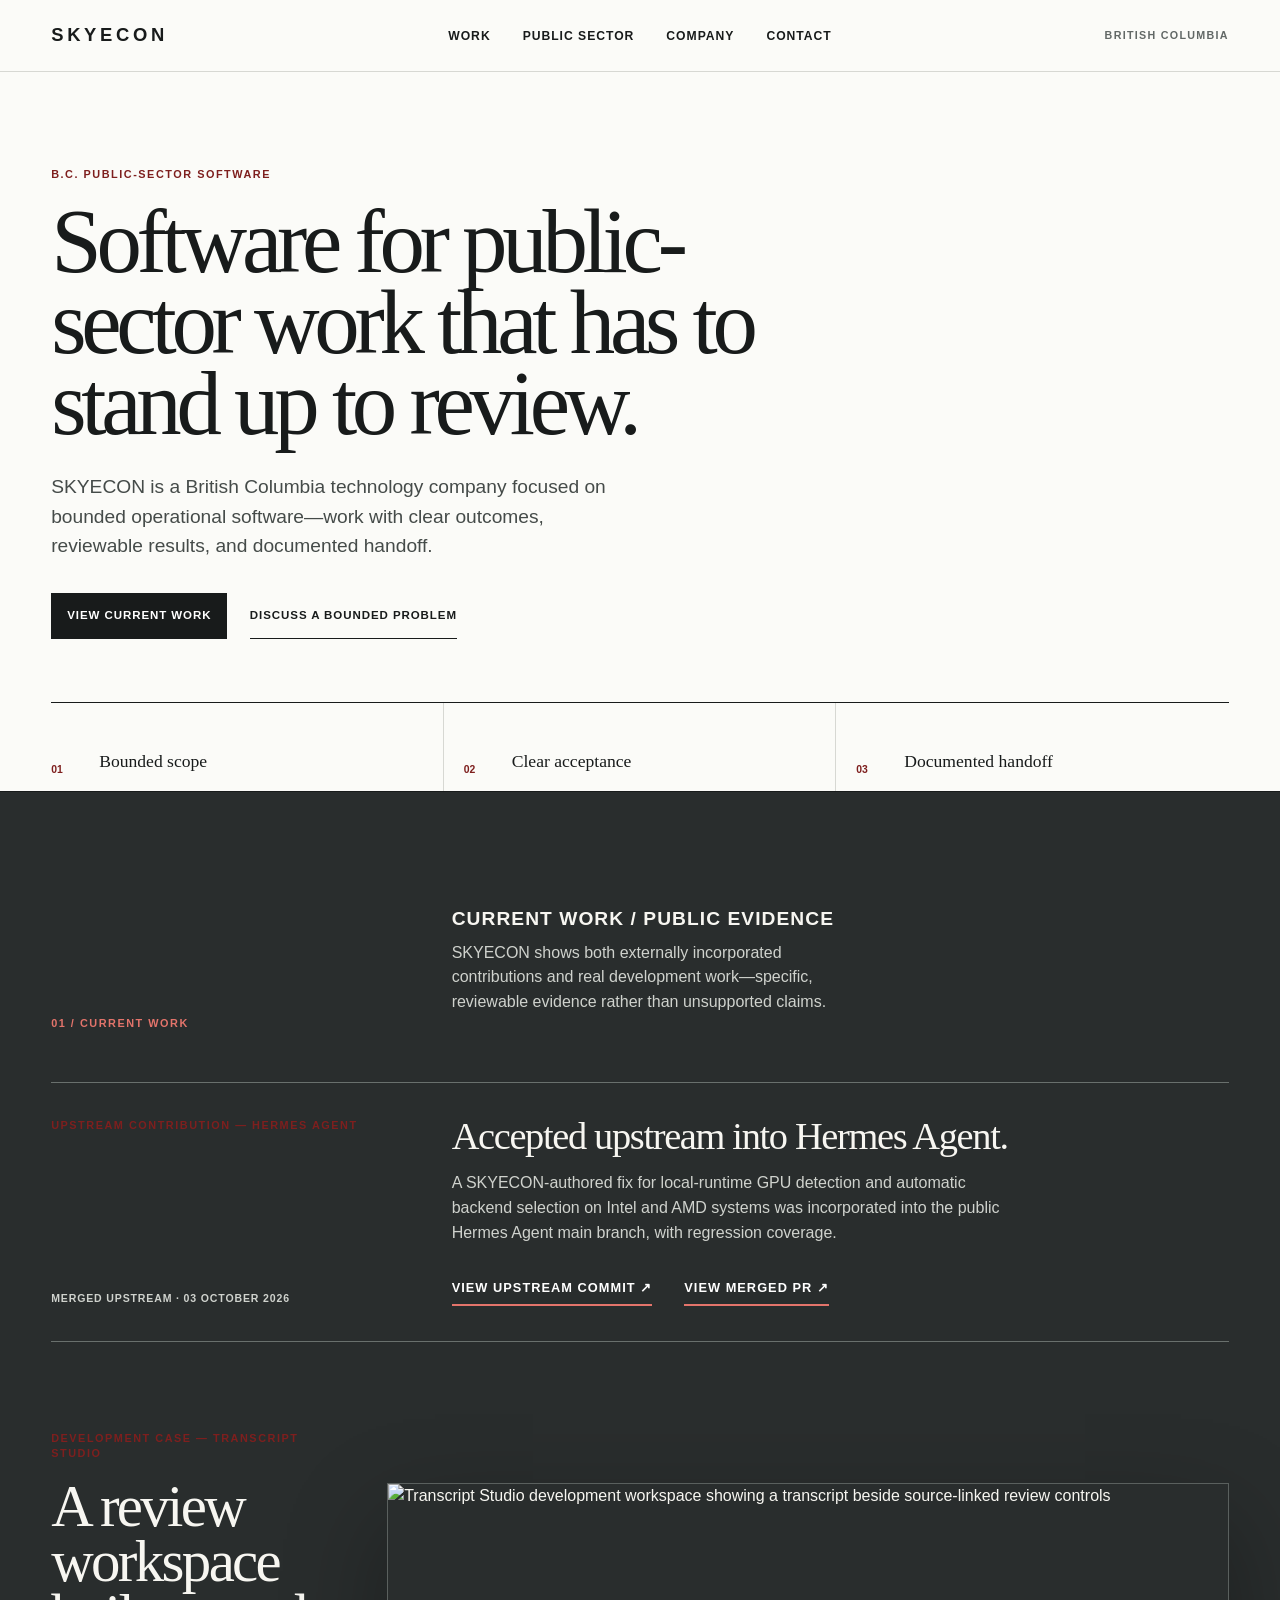
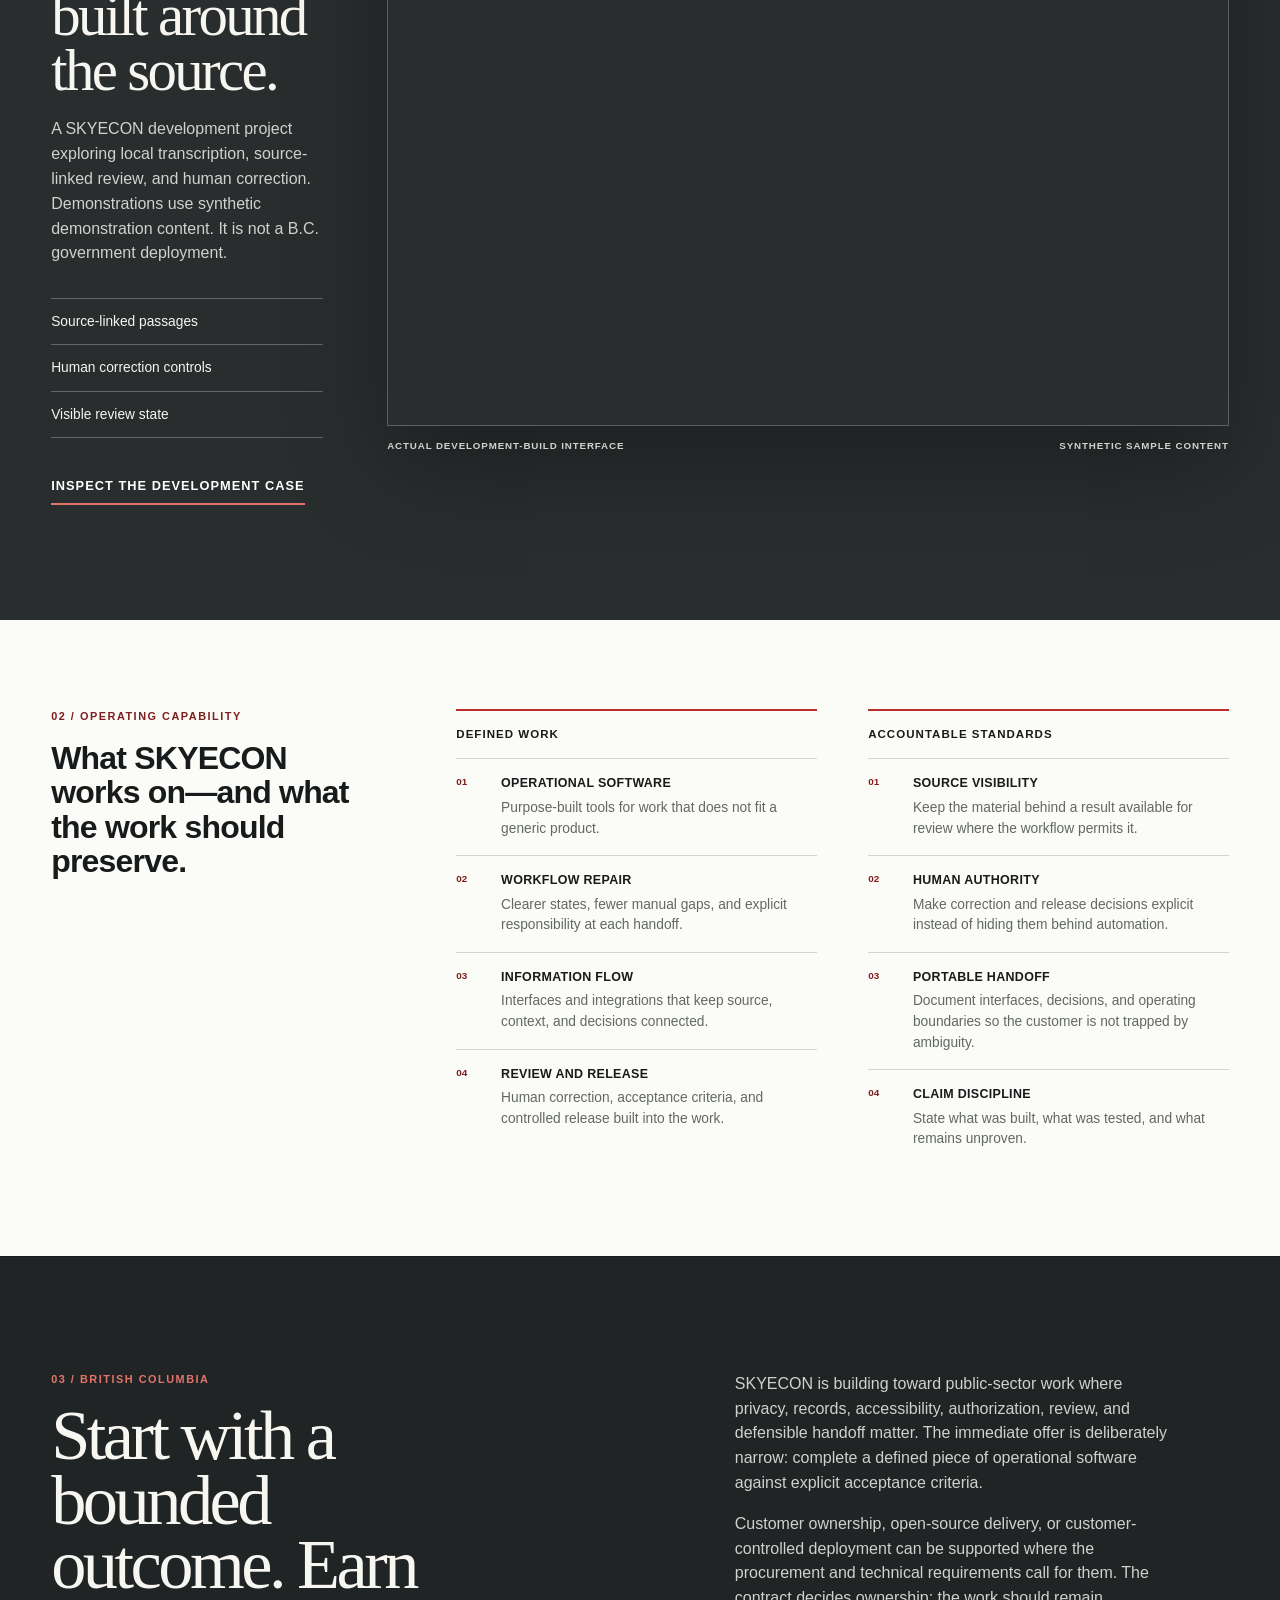
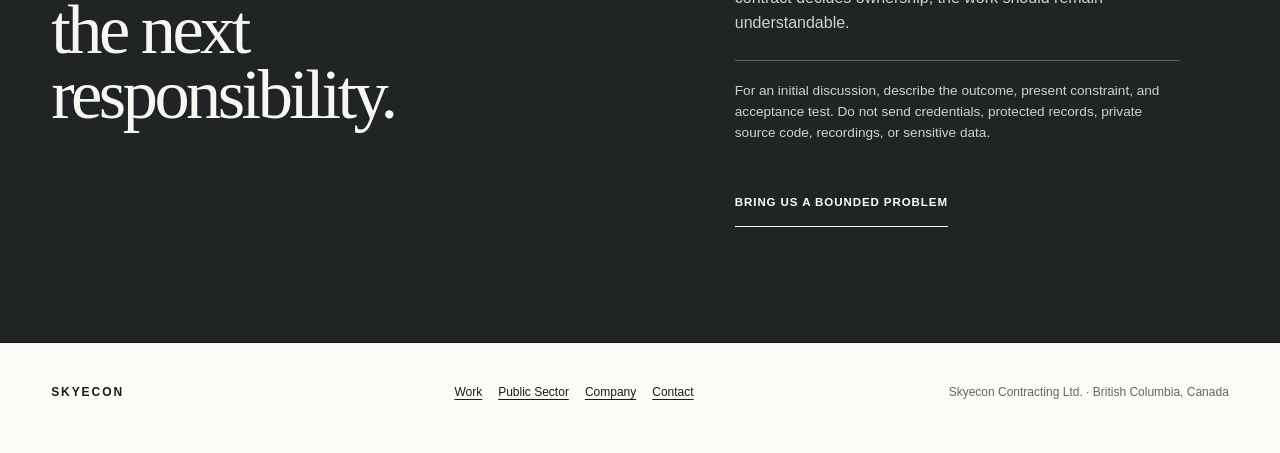
==== commit ad77e08c: "Add verified Hermes contribution evidence" ====
--- a/index.html
+++ b/index.html
@@ -75,10 +75,25 @@
       <header class="tech-section-heading">
         <p class="tech-index">01 / Current work</p>
         <div>
-          <h2 id="work-title">Current development evidence</h2>
-          <p>Until public delivery evidence can be shared, SKYECON uses real development work to demonstrate how source material, system output, human correction, and release decisions can remain visible.</p>
+          <h2 id="work-title">Current work / public evidence</h2>
+          <p>SKYECON shows both externally incorporated contributions and real development work—specific, reviewable evidence rather than unsupported claims.</p>
         </div>
       </header>
+
+      <article class="upstream-evidence" aria-labelledby="hermes-contribution-title">
+        <div class="upstream-evidence-meta">
+          <p class="tech-label">Upstream contribution — Hermes Agent</p>
+          <p>Merged upstream · 03 October 2026</p>
+        </div>
+        <div class="upstream-evidence-copy">
+          <h3 id="hermes-contribution-title">Accepted upstream into Hermes Agent.</h3>
+          <p>A SKYECON-authored fix for local-runtime GPU detection and automatic backend selection on Intel and AMD systems was incorporated into the public Hermes Agent main branch, with regression coverage.</p>
+          <div class="upstream-evidence-links">
+            <a class="text-action" href="https://github.com/NousResearch/hermes-agent/commit/8abd6dc2b5aed672d3b58c1ed3b4204d918a151b" target="_blank" rel="noopener noreferrer">View upstream commit <span aria-hidden="true">↗</span></a>
+            <a class="text-action" href="https://github.com/NousResearch/hermes-agent/pull/131782" target="_blank" rel="noopener noreferrer">View merged PR <span aria-hidden="true">↗</span></a>
+          </div>
+        </div>
+      </article>
 
       <article class="development-case">
         <div class="development-case-copy">
--- a/redesign.css
+++ b/redesign.css
@@ -1085,6 +1085,23 @@
   line-height: .92;
 }
 .tech-section-heading p:last-child { max-width: 47ch; color: var(--mist); }
+.upstream-evidence {
+  display: grid;
+  grid-template-columns: minmax(15rem,.48fr) minmax(0,1.2fr);
+  gap: clamp(2rem, 7vw, 8rem);
+  margin-bottom: clamp(4rem, 7vw, 7rem);
+  padding: clamp(1.4rem, 2.7vw, 2.4rem) 0;
+  border-top: 1px solid #69706d;
+  border-bottom: 1px solid #69706d;
+}
+.upstream-evidence-meta { display: flex; min-width: 0; flex-direction: column; justify-content: space-between; gap: 2rem; }
+.upstream-evidence-meta p { margin: 0; }
+.upstream-evidence-meta p:last-child { color: var(--mist); font: 700 .66rem/1.4 var(--condensed); letter-spacing: .08em; text-transform: uppercase; }
+.upstream-evidence-copy { max-width: 47rem; }
+.upstream-evidence-copy h3 { margin: 0 0 1rem; font: 400 clamp(1.8rem, 3vw, 3rem)/.98 var(--display); letter-spacing: -.035em; }
+.upstream-evidence-copy > p { max-width: 62ch; color: var(--mist); }
+.upstream-evidence-links { display: flex; flex-wrap: wrap; gap: 1.2rem 2rem; margin-top: 1.6rem; }
+.upstream-evidence-links .text-action { color: white; border-bottom-color: var(--accent-light); }
 .development-case { display: grid; grid-template-columns: minmax(19rem,.6fr) minmax(0,1.4fr); gap: clamp(2rem, 5vw, 5rem); align-items: center; }
 .development-case-copy h3 { margin: 1.15rem 0; font-family: var(--display); font-size: clamp(2.5rem, 4.6vw, 5rem); font-weight: 400; letter-spacing: -.045em; line-height: .93; }
 .development-case-copy > p:not(.tech-label) { color: var(--mist); }
@@ -1131,6 +1148,7 @@
   .tech-capabilities > header,
   .tech-standards,
   .tech-public-sector { grid-template-columns: 1fr; }
+  .upstream-evidence { grid-template-columns: 1fr; }
   .development-case { grid-template-columns: 1fr; }
   .development-case-copy { max-width: 42rem; }
   .capability-grid { grid-template-columns: repeat(2,1fr); }
@@ -1151,6 +1169,9 @@
   .tech-opening-rail div { min-height: 54px; padding: .7rem 0; border-right: 0; border-bottom: 1px solid #d7d8d3; }
   .tech-opening-rail div + div { padding-left: 0; }
   .tech-opening-rail div:last-child { border-bottom: 0; }
+  .upstream-evidence { padding-block: 1.25rem; }
+  .upstream-evidence-meta { gap: .6rem; }
+  .upstream-evidence-links { display: grid; justify-items: start; }
   .development-case-copy h3 { font-size: 2.8rem; }
   .development-case-figure { width: calc(100% + 1rem); }
   .development-case-figure figcaption { display: grid; }
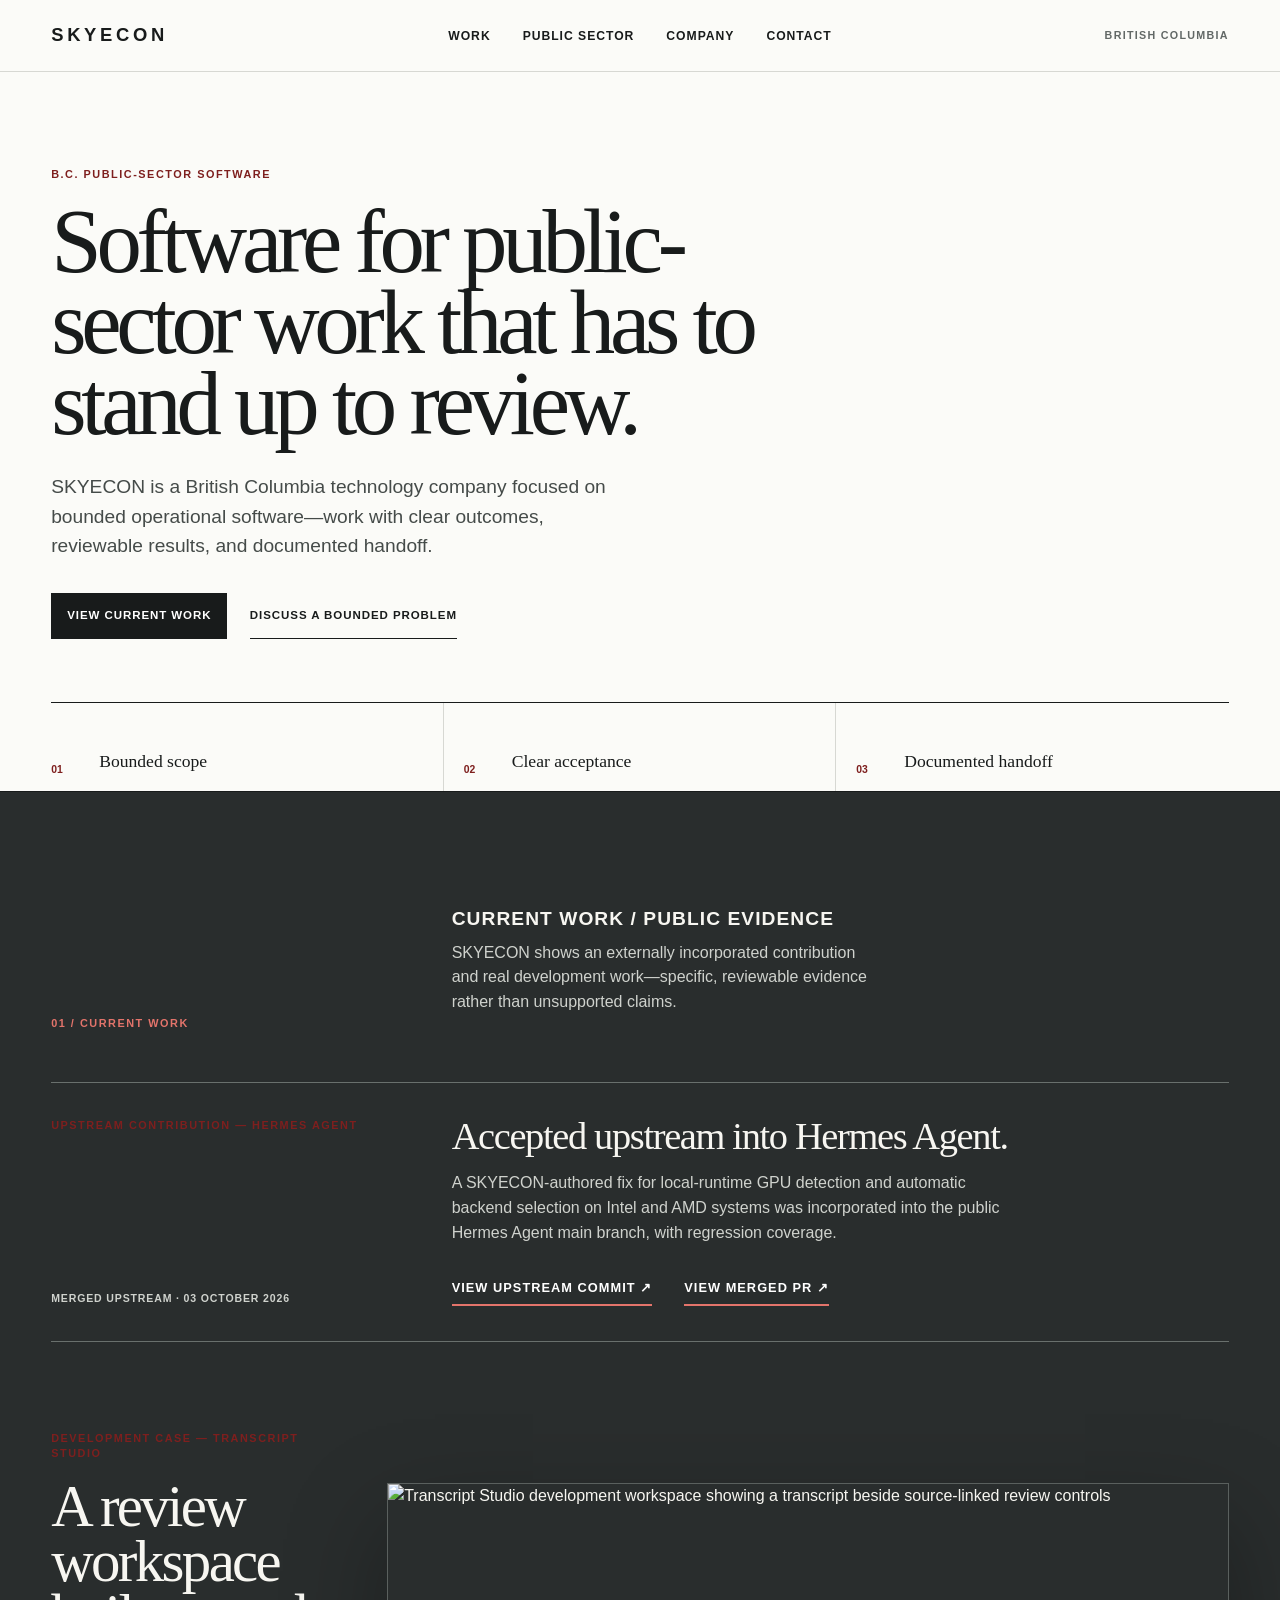
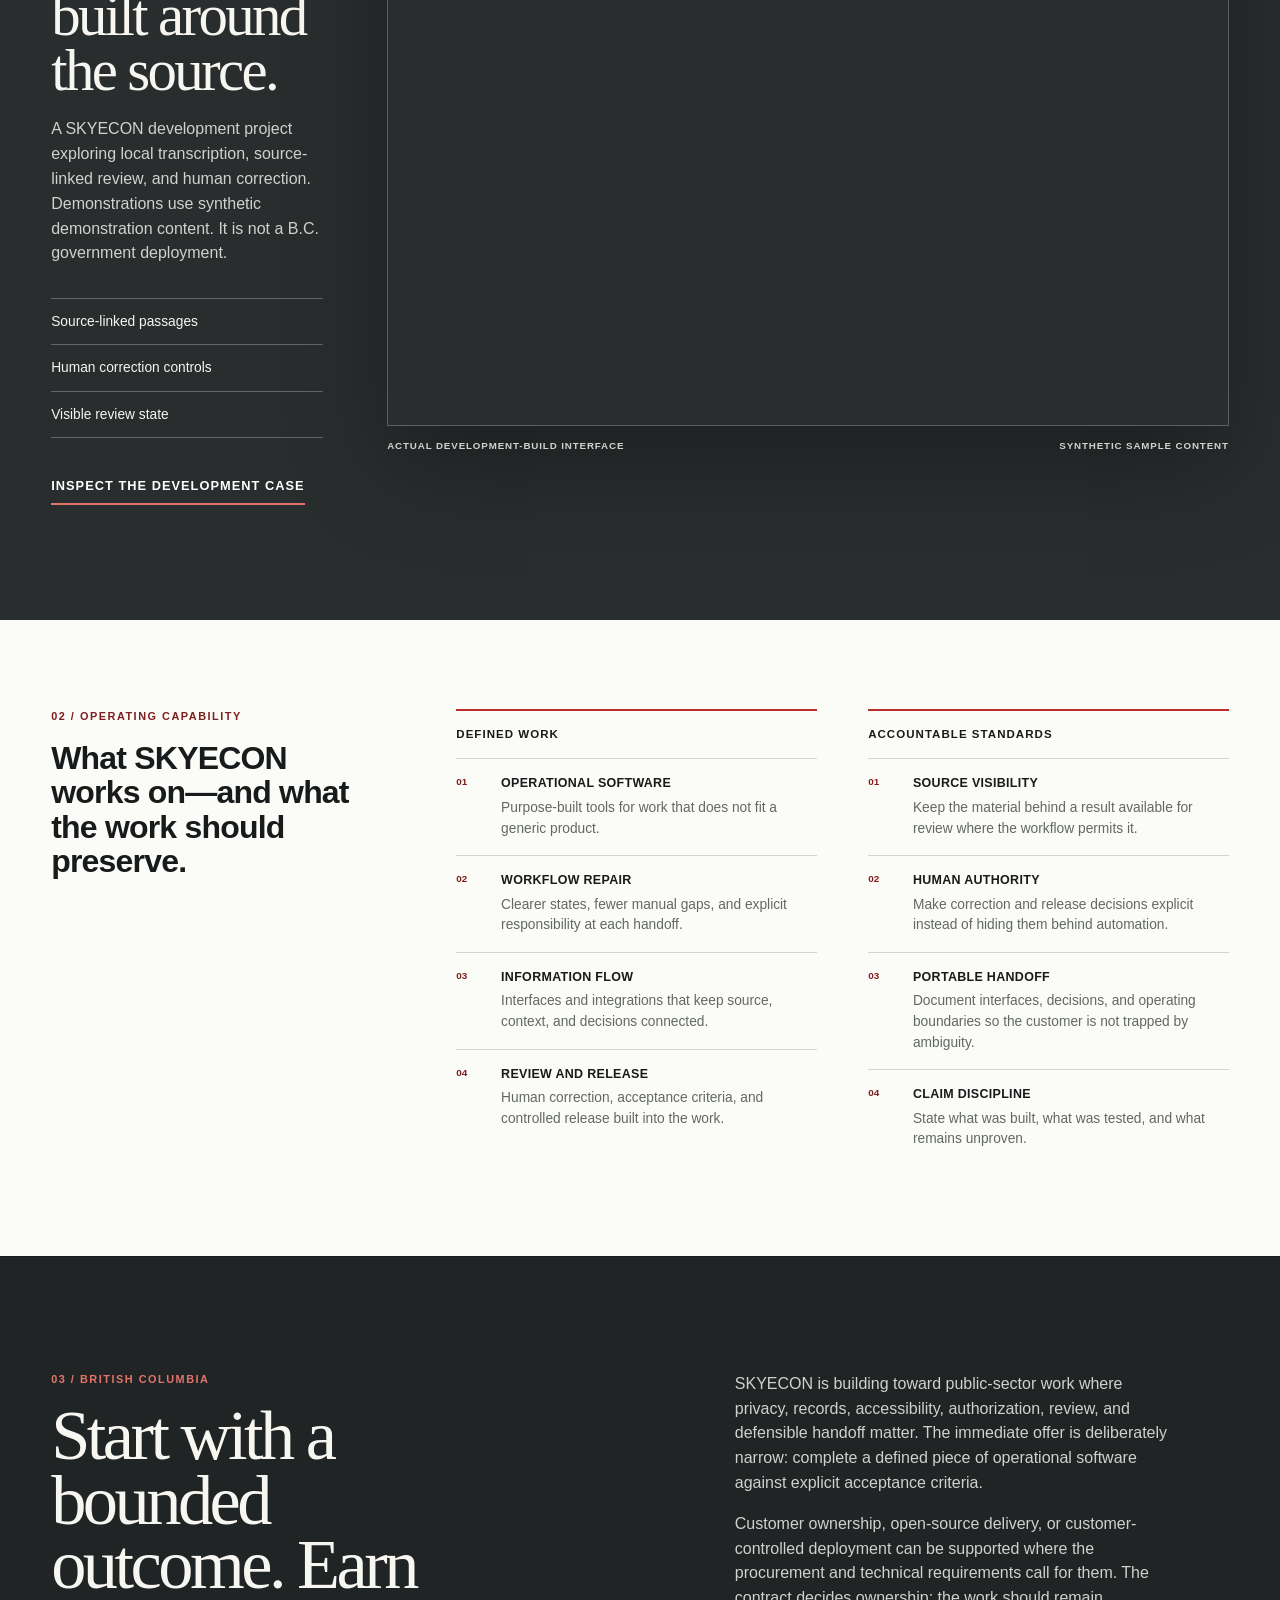
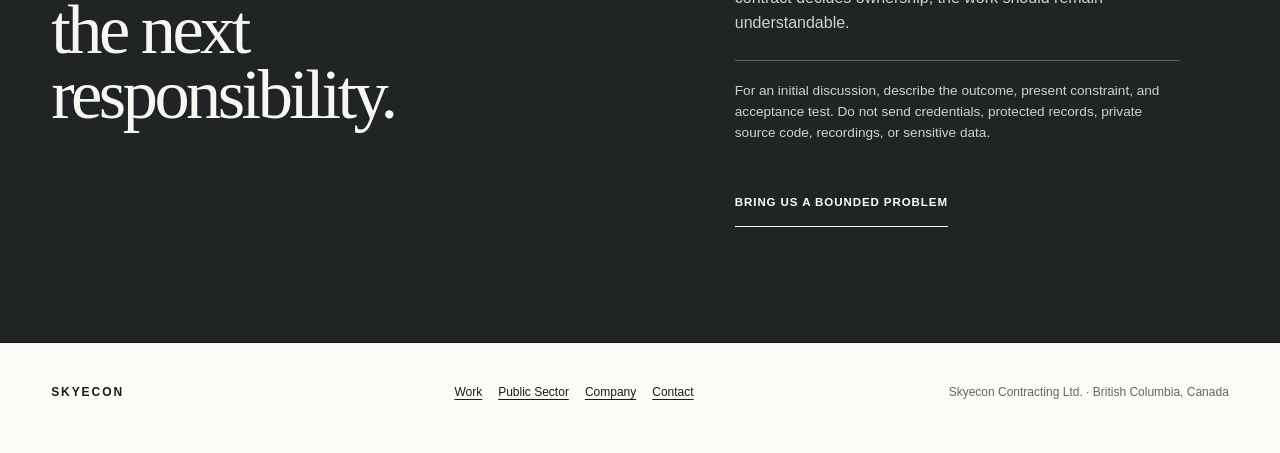
==== commit 8ad7ec88: "Keep upstream evidence claim singular" ====
--- a/index.html
+++ b/index.html
@@ -76,7 +76,7 @@
         <p class="tech-index">01 / Current work</p>
         <div>
           <h2 id="work-title">Current work / public evidence</h2>
-          <p>SKYECON shows both externally incorporated contributions and real development work—specific, reviewable evidence rather than unsupported claims.</p>
+          <p>SKYECON shows an externally incorporated contribution and real development work—specific, reviewable evidence rather than unsupported claims.</p>
         </div>
       </header>
 
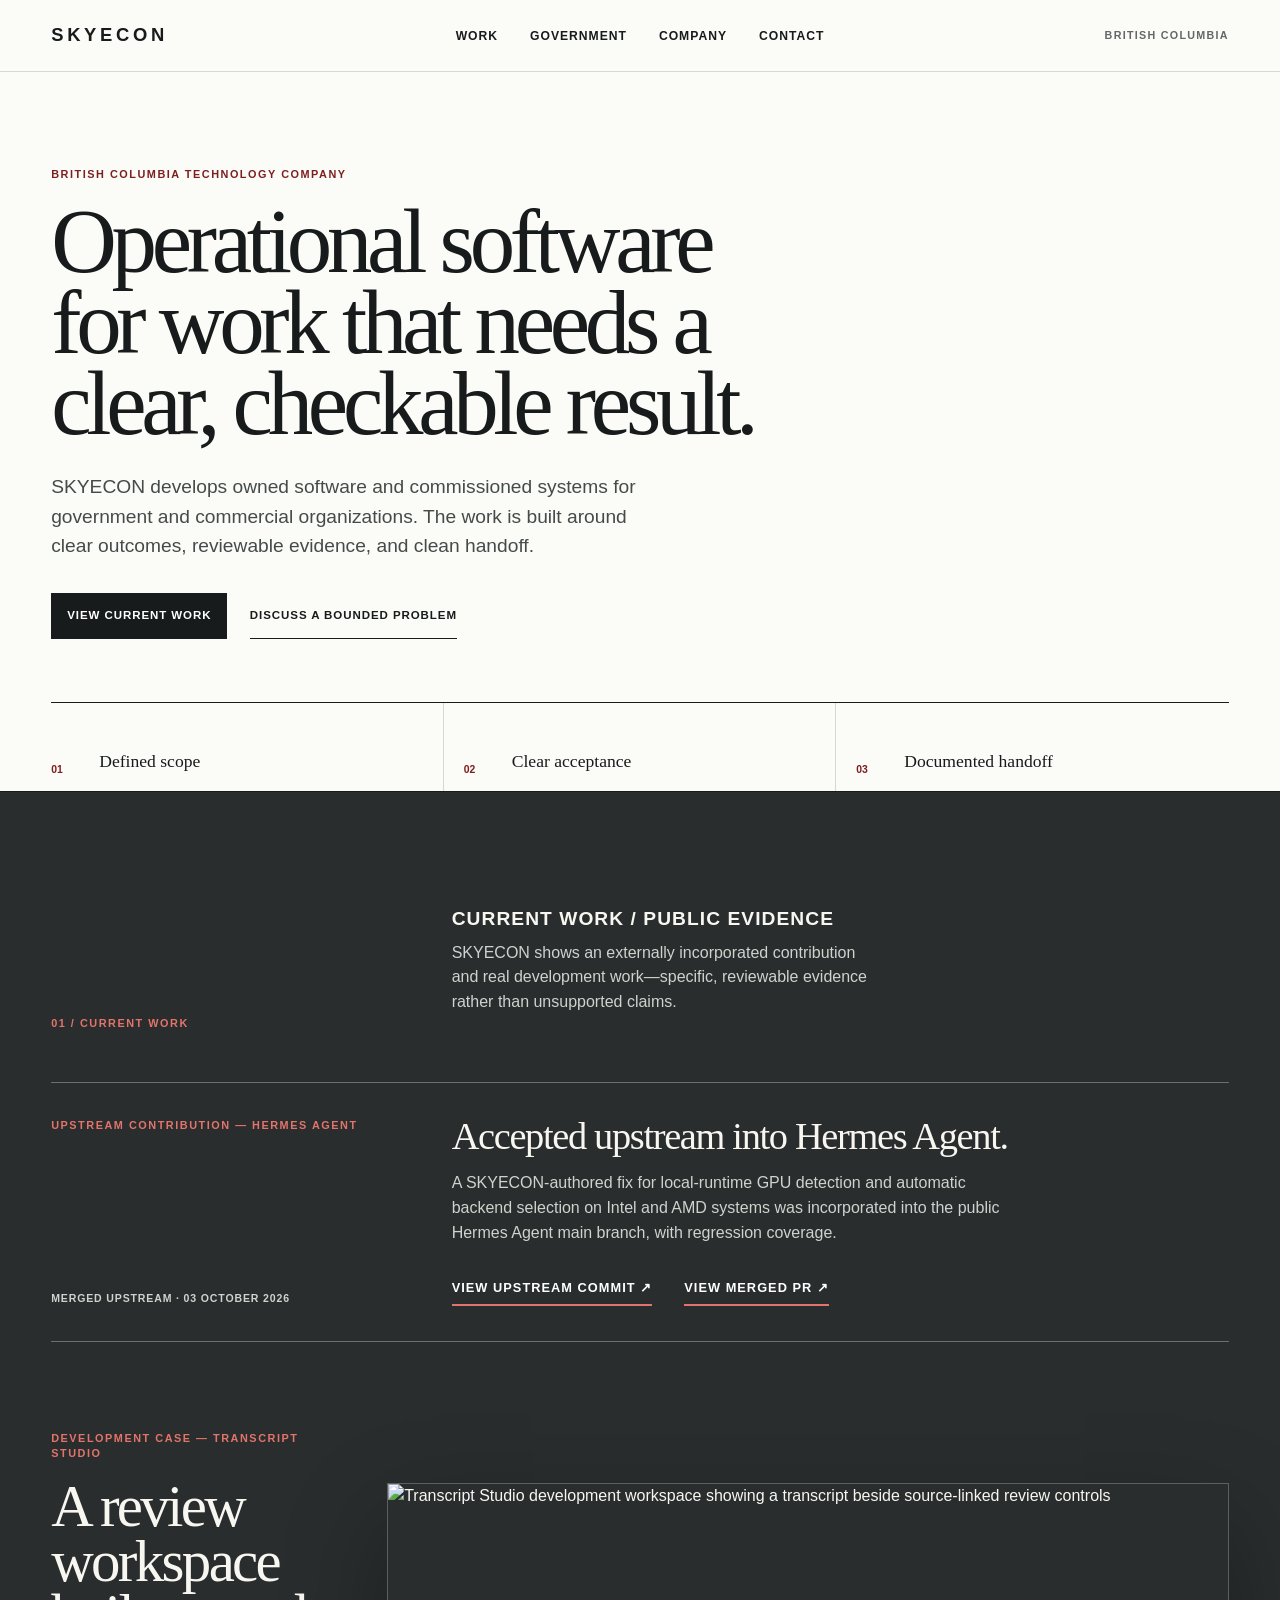
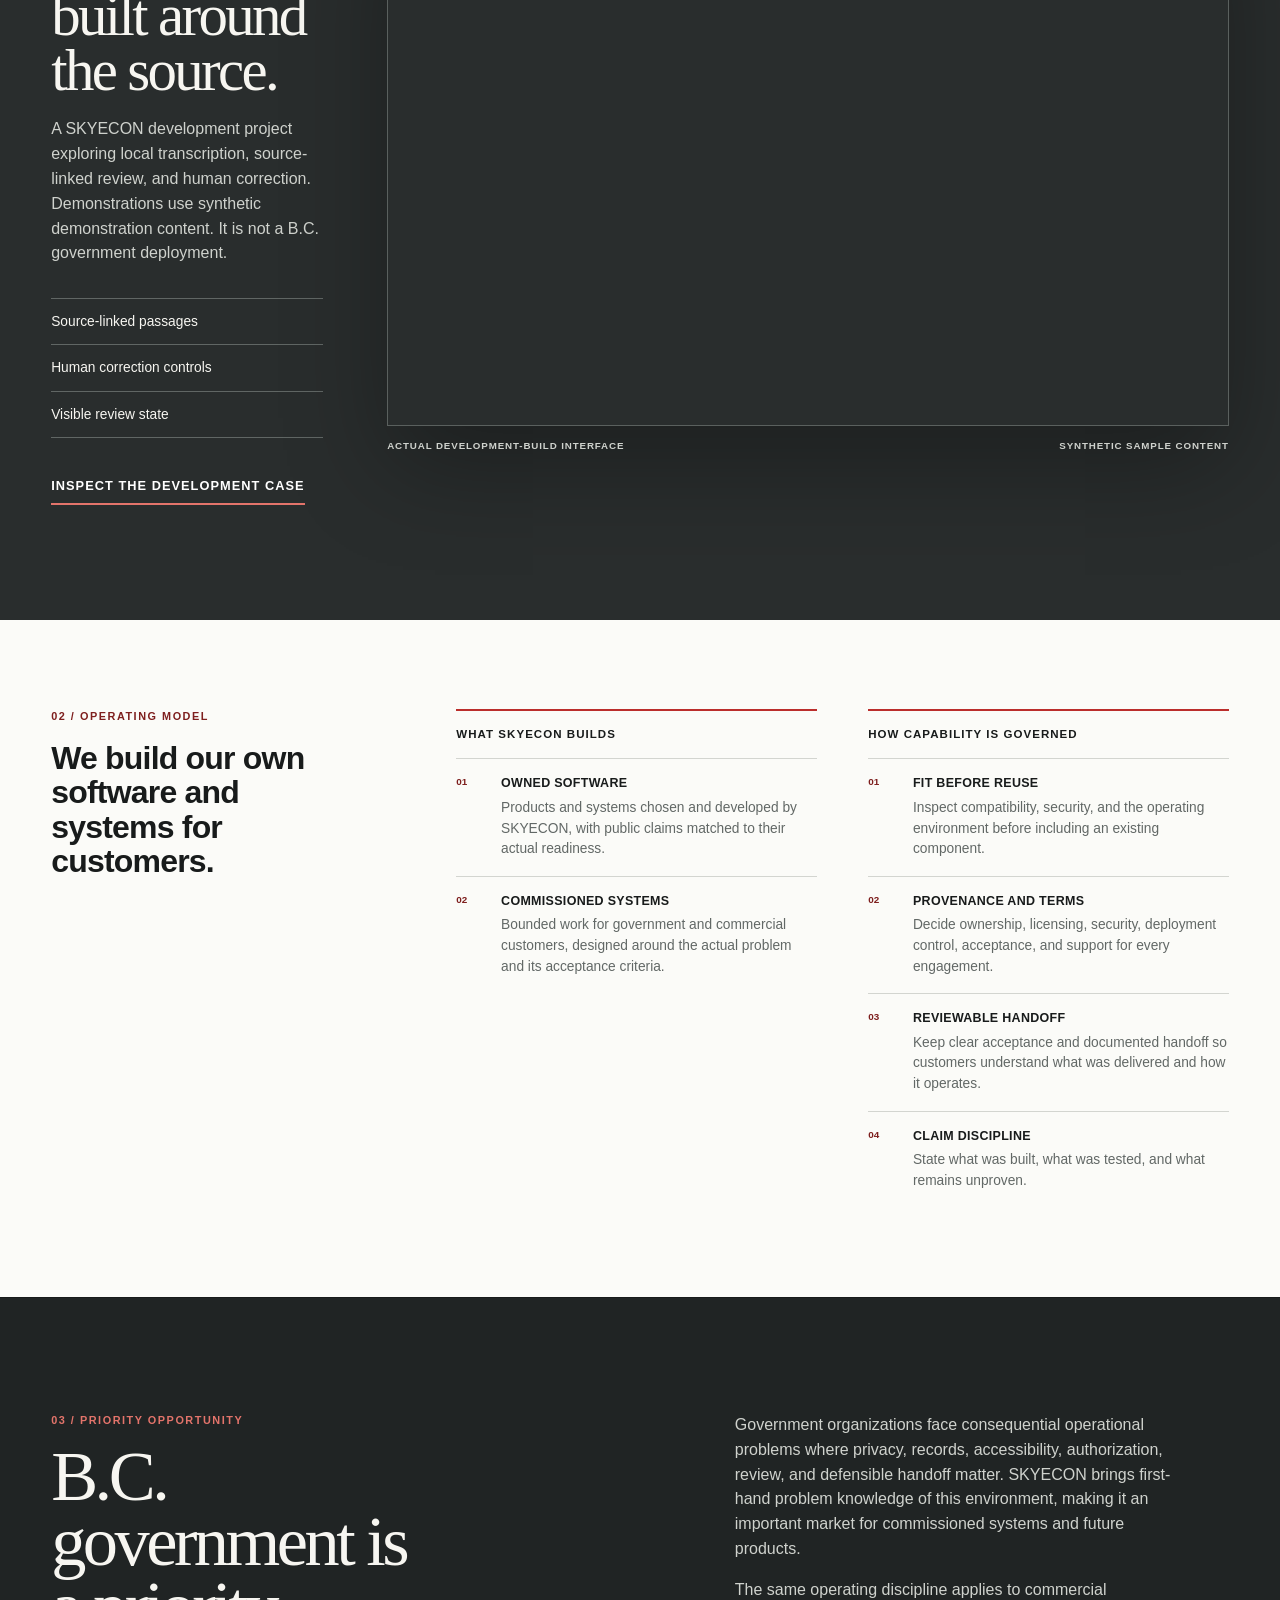
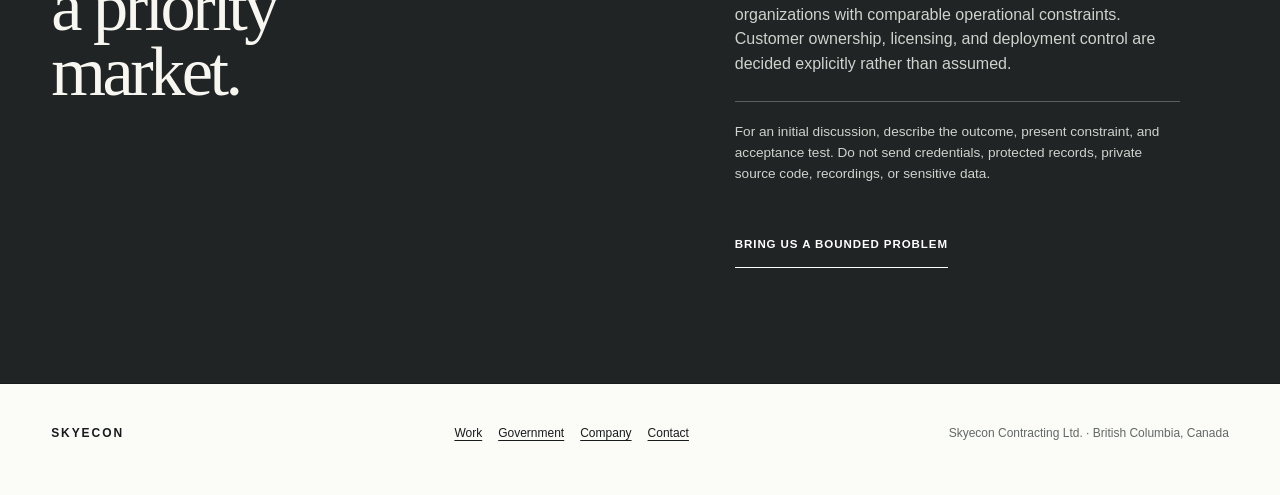
==== commit b0a4241c: "Reposition SKYECON as a broad technology company Source: cd99270fa24541fc48925abc494a8562af8127b3" ====
--- a/index.html
+++ b/index.html
@@ -3,13 +3,13 @@
 <head>
   <meta charset="utf-8">
   <meta name="viewport" content="width=device-width, initial-scale=1">
-  <title>SKYECON | B.C. Public-Sector Software</title>
-  <meta name="description" content="SKYECON builds bounded operational software for public-sector work with clear outcomes, reviewable results, and documented handoff.">
+  <title>SKYECON | British Columbia Technology Company</title>
+  <meta name="description" content="SKYECON develops owned software and commissioned systems for operational problems that need clear, checkable results.">
   <link rel="canonical" href="https://skyecon.ca/">
   <meta property="og:type" content="website">
   <meta property="og:site_name" content="SKYECON">
-  <meta property="og:title" content="SKYECON | B.C. Public-Sector Software">
-  <meta property="og:description" content="Software for public-sector work that has to stand up to review.">
+  <meta property="og:title" content="SKYECON | British Columbia Technology Company">
+  <meta property="og:description" content="Operational software for work that needs a clear, checkable result.">
   <meta property="og:url" content="https://skyecon.ca/">
   <link rel="icon" href="data:,">
   <link rel="stylesheet" href="redesign.css?v=20261009-technology">
@@ -24,7 +24,7 @@
         "alternateName": "SKYECON",
         "url": "https://skyecon.ca/",
         "areaServed": {"@type": "AdministrativeArea", "name": "British Columbia"},
-        "description": "A British Columbia technology company focused on bounded operational software for public-sector work."
+        "description": "A British Columbia technology company developing owned software and commissioned systems for operational problems that need clear, checkable results."
       },
       {
         "@type": "WebSite",
@@ -46,7 +46,7 @@
     <button class="menu-toggle" type="button" data-mobile-menu-toggle aria-expanded="false" aria-label="Open menu">Menu</button>
     <nav class="primary-nav" aria-label="Primary navigation">
       <a href="#work">Work</a>
-      <a href="#public-sector">Public Sector</a>
+      <a href="#government">Government</a>
       <a href="/about/">Company</a>
       <a href="/contact/">Contact</a>
     </nav>
@@ -56,16 +56,16 @@
   <main id="main-content">
     <section class="tech-opening" aria-labelledby="opening-title">
       <div class="tech-opening-copy">
-        <p class="tech-eyebrow">B.C. public-sector software</p>
-        <h1 id="opening-title">Software for public-sector work that has to stand up to review.</h1>
-        <p class="tech-opening-deck">SKYECON is a British Columbia technology company focused on bounded operational software—work with clear outcomes, reviewable results, and documented handoff.</p>
+        <p class="tech-eyebrow">British Columbia technology company</p>
+        <h1 id="opening-title">Operational software for work that needs a clear, checkable result.</h1>
+        <p class="tech-opening-deck">SKYECON develops owned software and commissioned systems for government and commercial organizations. The work is built around clear outcomes, reviewable evidence, and clean handoff.</p>
         <div class="tech-actions">
           <a class="tech-action-primary" href="#work">View current work</a>
           <a class="tech-action-secondary" href="/contact/">Discuss a bounded problem</a>
         </div>
       </div>
       <dl class="tech-opening-rail" aria-label="Operating focus">
-        <div><dt>01</dt><dd>Bounded scope</dd></div>
+        <div><dt>01</dt><dd>Defined scope</dd></div>
         <div><dt>02</dt><dd>Clear acceptance</dd></div>
         <div><dt>03</dt><dd>Documented handoff</dd></div>
       </dl>
@@ -116,35 +116,33 @@
 
     <section class="tech-operating-model" aria-labelledby="operating-model-title">
       <header>
-        <p class="tech-index">02 / Operating capability</p>
-        <h2 id="operating-model-title">What SKYECON works on—and what the work should preserve.</h2>
+        <p class="tech-index">02 / Operating model</p>
+        <h2 id="operating-model-title">We build our own software and systems for customers.</h2>
       </header>
       <div class="operating-registers">
         <div class="operating-register">
-          <h3>Defined work</h3>
-          <article><span>01</span><div><h4>Operational software</h4><p>Purpose-built tools for work that does not fit a generic product.</p></div></article>
-          <article><span>02</span><div><h4>Workflow repair</h4><p>Clearer states, fewer manual gaps, and explicit responsibility at each handoff.</p></div></article>
-          <article><span>03</span><div><h4>Information flow</h4><p>Interfaces and integrations that keep source, context, and decisions connected.</p></div></article>
-          <article><span>04</span><div><h4>Review and release</h4><p>Human correction, acceptance criteria, and controlled release built into the work.</p></div></article>
+          <h3>What SKYECON builds</h3>
+          <article><span>01</span><div><h4>Owned software</h4><p>Products and systems chosen and developed by SKYECON, with public claims matched to their actual readiness.</p></div></article>
+          <article><span>02</span><div><h4>Commissioned systems</h4><p>Bounded work for government and commercial customers, designed around the actual problem and its acceptance criteria.</p></div></article>
         </div>
         <div class="operating-register">
-          <h3>Accountable standards</h3>
-          <article><span>01</span><div><h4>Source visibility</h4><p>Keep the material behind a result available for review where the workflow permits it.</p></div></article>
-          <article><span>02</span><div><h4>Human authority</h4><p>Make correction and release decisions explicit instead of hiding them behind automation.</p></div></article>
-          <article><span>03</span><div><h4>Portable handoff</h4><p>Document interfaces, decisions, and operating boundaries so the customer is not trapped by ambiguity.</p></div></article>
+          <h3>How capability is governed</h3>
+          <article><span>01</span><div><h4>Fit before reuse</h4><p>Inspect compatibility, security, and the operating environment before including an existing component.</p></div></article>
+          <article><span>02</span><div><h4>Provenance and terms</h4><p>Decide ownership, licensing, security, deployment control, acceptance, and support for every engagement.</p></div></article>
+          <article><span>03</span><div><h4>Reviewable handoff</h4><p>Keep clear acceptance and documented handoff so customers understand what was delivered and how it operates.</p></div></article>
           <article><span>04</span><div><h4>Claim discipline</h4><p>State what was built, what was tested, and what remains unproven.</p></div></article>
         </div>
       </div>
     </section>
 
-    <section class="tech-public-sector" id="public-sector" aria-labelledby="public-sector-title">
+    <section class="tech-public-sector" id="government" aria-labelledby="government-title">
       <div>
-        <p class="tech-index">03 / British Columbia</p>
-        <h2 id="public-sector-title">Start with a bounded outcome. Earn the next responsibility.</h2>
+        <p class="tech-index">03 / Priority opportunity</p>
+        <h2 id="government-title">B.C. government is a priority market.</h2>
       </div>
       <div class="public-sector-copy">
-        <p>SKYECON is building toward public-sector work where privacy, records, accessibility, authorization, review, and defensible handoff matter. The immediate offer is deliberately narrow: complete a defined piece of operational software against explicit acceptance criteria.</p>
-        <p>Customer ownership, open-source delivery, or customer-controlled deployment can be supported where the procurement and technical requirements call for them. The contract decides ownership; the work should remain understandable.</p>
+        <p>Government organizations face consequential operational problems where privacy, records, accessibility, authorization, review, and defensible handoff matter. SKYECON brings first-hand problem knowledge of this environment, making it an important market for commissioned systems and future products.</p>
+        <p>The same operating discipline applies to commercial organizations with comparable operational constraints. Customer ownership, licensing, and deployment control are decided explicitly rather than assumed.</p>
         <p class="public-sector-guidance">For an initial discussion, describe the outcome, present constraint, and acceptance test. Do not send credentials, protected records, private source code, recordings, or sensitive data.</p>
         <a class="tech-action-light" href="/contact/">Bring us a bounded problem</a>
       </div>
@@ -155,7 +153,7 @@
     <strong>SKYECON</strong>
     <nav aria-label="Footer navigation">
       <a href="#work">Work</a>
-      <a href="#public-sector">Public Sector</a>
+      <a href="#government">Government</a>
       <a href="/about/">Company</a>
       <a href="/contact/">Contact</a>
     </nav>
--- a/redesign.css
+++ b/redesign.css
@@ -1069,7 +1069,8 @@
   padding: clamp(5rem, 9vw, 9rem) var(--gutter);
 }
 .tech-work { background: var(--graphite); color: var(--paper-light); }
-.tech-work .tech-index { color: var(--accent-light); }
+.tech-work .tech-index,
+.tech-work .tech-label { color: var(--accent-light); }
 .tech-section-heading { display: grid; grid-template-columns: .48fr 1.2fr; gap: clamp(2rem, 7vw, 8rem); margin-bottom: clamp(3rem, 6vw, 6rem); }
 .tech-section-heading > div { max-width: 54rem; }
 .tech-section-heading h2,
